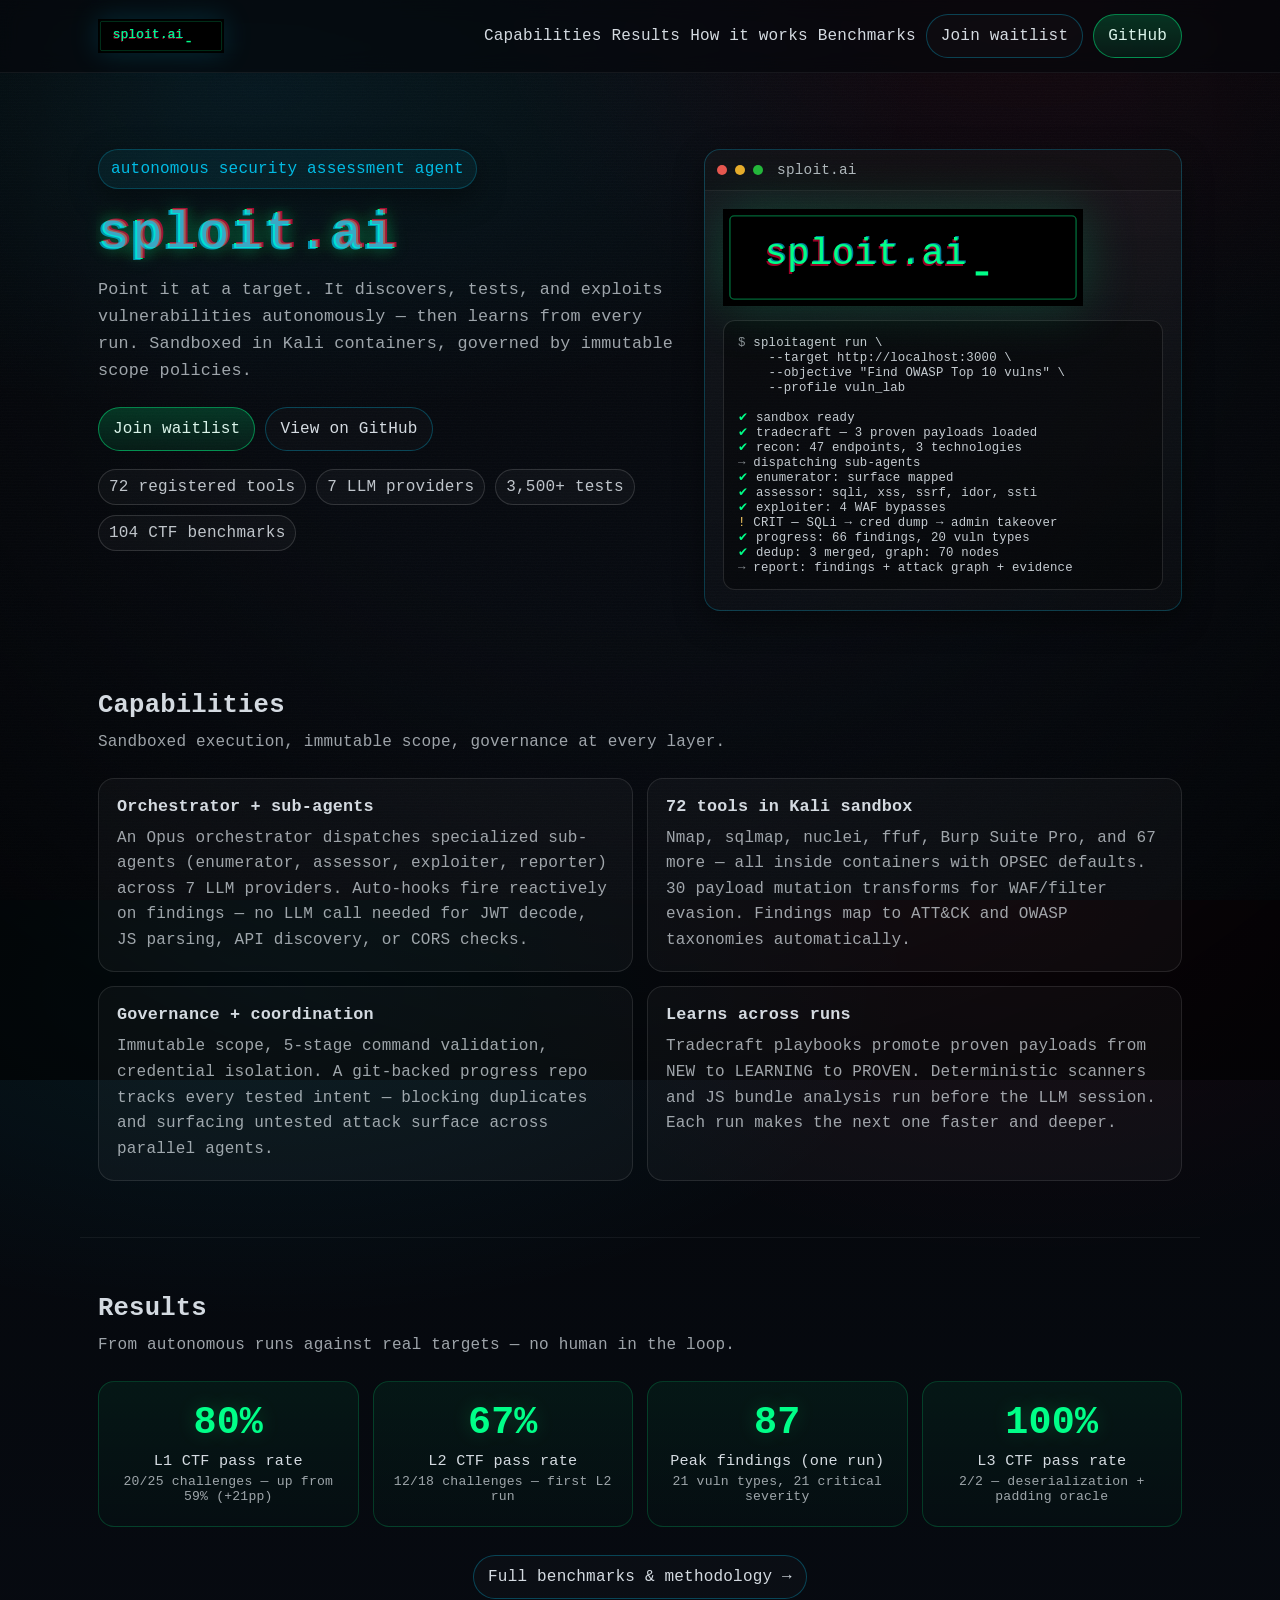
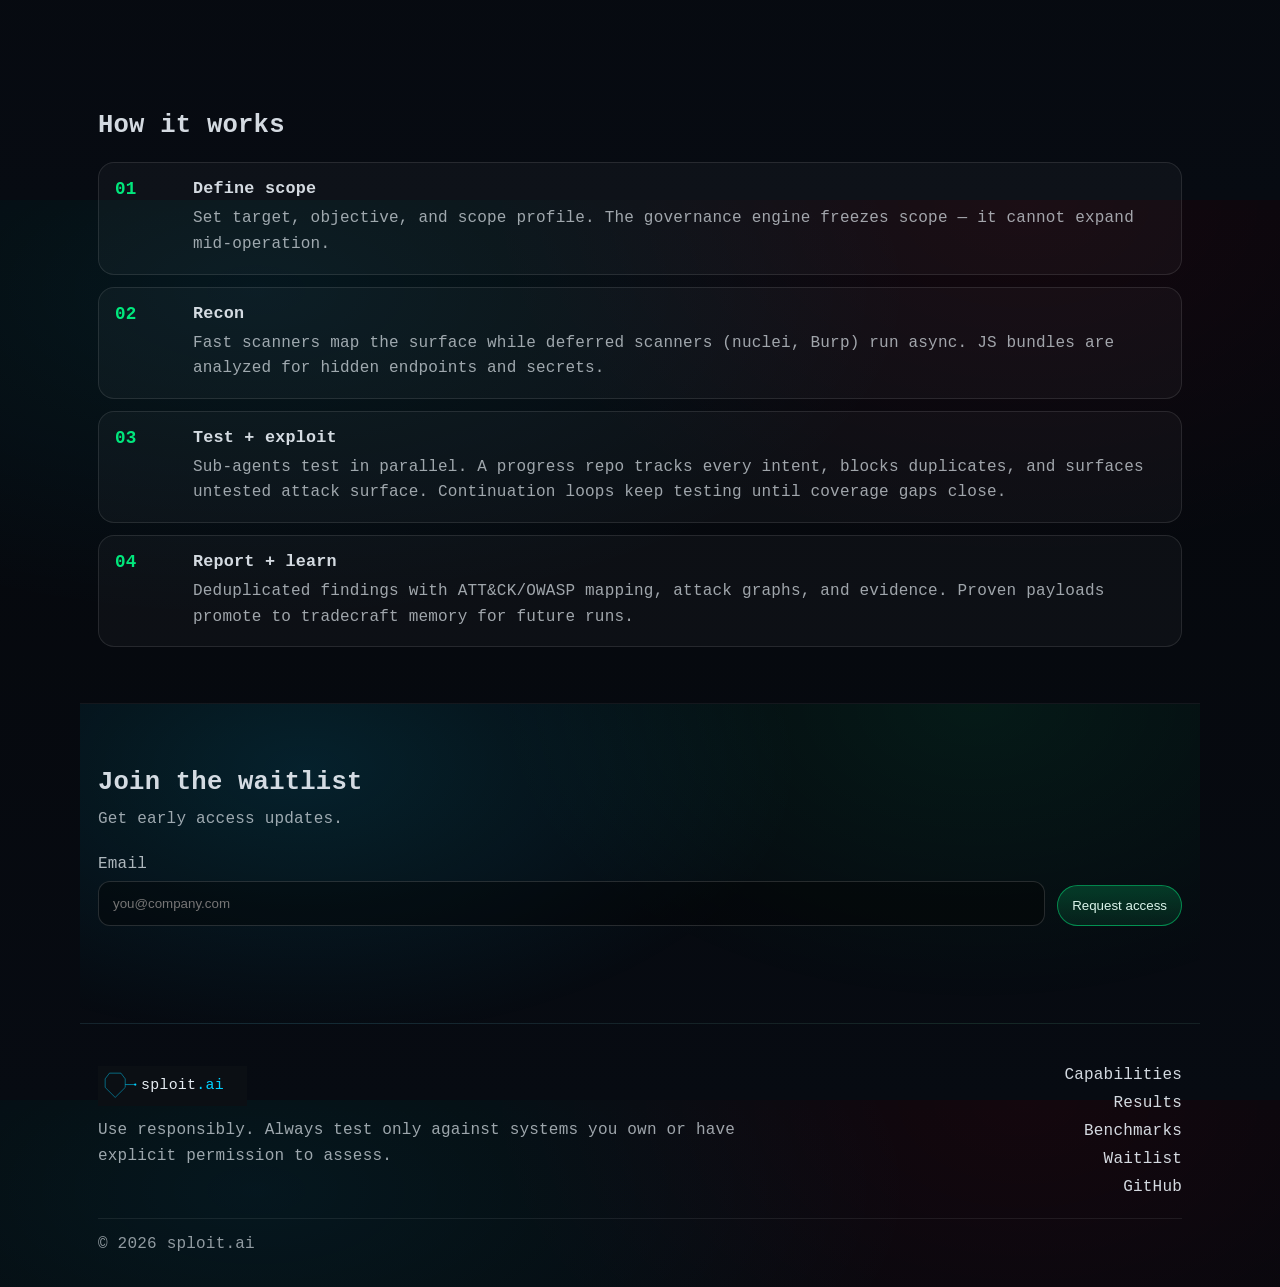
==== index.html @ 2b4ad50c "Update website with L3 100% pass rate, latest benchmark data Co-Authored-By: Claude Opus 4.6 <norepl" ====
<!doctype html>
<html lang="en">
  <head>
    <meta charset="UTF-8" />
    <meta name="viewport" content="width=device-width, initial-scale=1" />

    <title>sploit.ai — autonomous security assessment</title>
    <meta
      name="description"
      content="sploit.ai — autonomous security assessment agent. 80% L1 CTF pass rate, 100% L3, 87 peak findings, 21 vuln types. Sandboxed Kali, governance-first."
    />

    <!-- Open Graph -->
    <meta property="og:title" content="sploit.ai" />
    <meta
      property="og:description"
      content="Autonomous security assessment agent — 80% L1, 67% L2, 100% L3 pass rate. 87 peak findings, 21 vuln types. Sandboxed Kali, governance-first."
    />
    <meta property="og:type" content="website" />
    <meta property="og:image" content="assets/sploitai_glitch.svg" />

    <!-- Twitter -->
    <meta name="twitter:card" content="summary_large_image" />
    <meta name="twitter:title" content="sploit.ai" />
    <meta
      name="twitter:description"
      content="Autonomous security assessment agent — 80% L1, 67% L2, 100% L3 pass rate. 87 peak findings, 21 vuln types. Sandboxed Kali, governance-first."
    />
    <meta name="twitter:image" content="assets/sploitai_glitch.svg" />

    <link rel="icon" type="image/svg+xml" href="assets/sploitai_glitch.svg" />
    <link rel="stylesheet" href="styles.css" />
  </head>
  <body>
    <a class="skip-link" href="#main">Skip to content</a>

    <div class="fx" aria-hidden="true">
      <div class="fx__noise"></div>
      <div class="fx__scanlines"></div>
      <div class="fx__vignette"></div>
    </div>

    <header class="site-header" role="banner">
      <nav class="nav" aria-label="Primary">
        <a class="nav__brand" href="#top" aria-label="sploit.ai">
          <img
            src="assets/sploitai_glitch.svg"
            alt="sploit.ai"
            class="nav__logo"
            decoding="async"
          />
        </a>

        <div class="nav__links">
          <a href="#features">Capabilities</a>
          <a href="#results">Results</a>
          <a href="#how">How it works</a>
          <a href="benchmarks.html">Benchmarks</a>
          <a href="#waitlist" class="btn btn--ghost">Join waitlist</a>
          <a
            href="https://github.com/"
            target="_blank"
            rel="noreferrer"
            class="btn btn--primary"
            >GitHub</a
          >
        </div>
      </nav>
    </header>

    <main id="main" class="main" role="main">
      <section id="top" class="hero" aria-label="Hero">
        <div class="hero__grid">
          <div class="hero__copy">
            <p class="eyebrow">autonomous security assessment agent</p>
            <h1 class="hero__title">
              <span class="glitch" data-text="sploit.ai">sploit.ai</span>
            </h1>
            <p class="hero__subtitle">
              Point it at a target. It discovers, tests, and exploits
              vulnerabilities autonomously — then learns from every run.
              Sandboxed in Kali containers, governed by immutable scope policies.
            </p>

            <div class="hero__cta">
              <a class="btn btn--primary" href="#waitlist">Join waitlist</a>
              <a
                class="btn btn--ghost"
                href="https://github.com/"
                target="_blank"
                rel="noreferrer"
                >View on GitHub</a
              >
            </div>

            <div class="hero__badges" aria-label="Highlights">
              <span class="badge">72 registered tools</span>
              <span class="badge">7 LLM providers</span>
              <span class="badge">3,500+ tests</span>
              <span class="badge">104 CTF benchmarks</span>
            </div>
          </div>

          <div class="hero__mark" aria-hidden="true">
            <div class="terminal">
              <div class="terminal__top">
                <span class="dot dot--r"></span>
                <span class="dot dot--y"></span>
                <span class="dot dot--g"></span>
                <span class="terminal__title">sploit.ai</span>
              </div>
              <div class="terminal__body">
                <div class="terminal__logo">
                  <img src="assets/sploitai_glitch.svg" alt="" />
                </div>
                <pre class="terminal__code"><code><span class="muted">$</span> sploitagent run \
    --target http://localhost:3000 \
    --objective "Find OWASP Top 10 vulns" \
    --profile vuln_lab

<span class="ok">&#10004;</span> sandbox ready
<span class="ok">&#10004;</span> tradecraft — 3 proven payloads loaded
<span class="ok">&#10004;</span> recon: 47 endpoints, 3 technologies
<span class="muted">&#8594;</span> dispatching sub-agents
<span class="ok">&#10004;</span> enumerator: surface mapped
<span class="ok">&#10004;</span> assessor: sqli, xss, ssrf, idor, ssti
<span class="ok">&#10004;</span> exploiter: 4 WAF bypasses
<span class="warn">!</span> CRIT — SQLi &#8594; cred dump &#8594; admin takeover
<span class="ok">&#10004;</span> progress: 66 findings, 20 vuln types
<span class="ok">&#10004;</span> dedup: 3 merged, graph: 70 nodes
<span class="muted">&#8594;</span> report: findings + attack graph + evidence
</code></pre>
              </div>
            </div>
          </div>
        </div>
      </section>

      <section id="features" class="section" aria-label="Features">
        <div class="section__head">
          <h2>Capabilities</h2>
          <p>Sandboxed execution, immutable scope, governance at every layer.</p>
        </div>

        <div class="cards">
          <article class="card">
            <h3>Orchestrator + sub-agents</h3>
            <p>
              An Opus orchestrator dispatches specialized sub-agents
              (enumerator, assessor, exploiter, reporter) across 7 LLM
              providers. Auto-hooks fire reactively on findings — no LLM
              call needed for JWT decode, JS parsing, API discovery, or
              CORS checks.
            </p>
          </article>
          <article class="card">
            <h3>72 tools in Kali sandbox</h3>
            <p>
              Nmap, sqlmap, nuclei, ffuf, Burp Suite Pro, and 67 more —
              all inside containers with OPSEC defaults. 30 payload
              mutation transforms for WAF/filter evasion. Findings map to
              ATT&CK and OWASP taxonomies automatically.
            </p>
          </article>
          <article class="card">
            <h3>Governance + coordination</h3>
            <p>
              Immutable scope, 5-stage command validation, credential
              isolation. A git-backed progress repo tracks every tested
              intent — blocking duplicates and surfacing untested attack
              surface across parallel agents.
            </p>
          </article>
          <article class="card">
            <h3>Learns across runs</h3>
            <p>
              Tradecraft playbooks promote proven payloads from NEW to
              LEARNING to PROVEN. Deterministic scanners and JS bundle
              analysis run before the LLM session. Each run makes the
              next one faster and deeper.
            </p>
          </article>
        </div>
      </section>

      <section id="results" class="section section--results" aria-label="Results">
        <div class="section__head">
          <h2>Results</h2>
          <p>From autonomous runs against real targets — no human in the loop.</p>
        </div>

        <div class="kpi-grid kpi-grid--4">
          <div class="kpi">
            <span class="kpi__value">80%</span>
            <span class="kpi__label">L1 CTF pass rate</span>
            <span class="kpi__detail">20/25 challenges — up from 59% (+21pp)</span>
          </div>
          <div class="kpi">
            <span class="kpi__value">67%</span>
            <span class="kpi__label">L2 CTF pass rate</span>
            <span class="kpi__detail">12/18 challenges — first L2 run</span>
          </div>
          <div class="kpi">
            <span class="kpi__value">87</span>
            <span class="kpi__label">Peak findings (one run)</span>
            <span class="kpi__detail">21 vuln types, 21 critical severity</span>
          </div>
          <div class="kpi">
            <span class="kpi__value">100%</span>
            <span class="kpi__label">L3 CTF pass rate</span>
            <span class="kpi__detail">2/2 &mdash; deserialization + padding oracle</span>
          </div>
        </div>

        <p class="results-cta">
          <a href="benchmarks.html" class="btn btn--ghost">Full benchmarks &amp; methodology &rarr;</a>
        </p>
      </section>

      <section id="how" class="section" aria-label="How it works">
        <div class="section__head">
          <h2>How it works</h2>
        </div>

        <ol class="steps">
          <li class="step">
            <span class="step__num">01</span>
            <div class="step__body">
              <h3>Define scope</h3>
              <p>Set target, objective, and scope profile. The governance engine freezes scope — it cannot expand mid-operation.</p>
            </div>
          </li>
          <li class="step">
            <span class="step__num">02</span>
            <div class="step__body">
              <h3>Recon</h3>
              <p>Fast scanners map the surface while deferred scanners (nuclei, Burp) run async. JS bundles are analyzed for hidden endpoints and secrets.</p>
            </div>
          </li>
          <li class="step">
            <span class="step__num">03</span>
            <div class="step__body">
              <h3>Test + exploit</h3>
              <p>Sub-agents test in parallel. A progress repo tracks every intent, blocks duplicates, and surfaces untested attack surface. Continuation loops keep testing until coverage gaps close.</p>
            </div>
          </li>
          <li class="step">
            <span class="step__num">04</span>
            <div class="step__body">
              <h3>Report + learn</h3>
              <p>Deduplicated findings with ATT&CK/OWASP mapping, attack graphs, and evidence. Proven payloads promote to tradecraft memory for future runs.</p>
            </div>
          </li>
        </ol>
      </section>

      <section id="waitlist" class="section section--accent" aria-label="Waitlist">
        <div class="section__head">
          <h2>Join the waitlist</h2>
          <p>Get early access updates.</p>
        </div>

        <form
          class="waitlist"
          id="waitlist-form"
          action="https://formspree.io/f/xeellwgk"
          method="POST"
        >
          <label class="field">
            <span class="field__label">Email</span>
            <input
              class="field__input"
              name="email"
              type="email"
              inputmode="email"
              autocomplete="email"
              placeholder="you@company.com"
              required
            />
          </label>
          <button class="btn btn--primary" type="submit">Request access</button>
          <p class="form-msg" id="form-msg" role="status" aria-live="polite"></p>
        </form>
      </section>
    </main>

    <footer class="footer" role="contentinfo">
      <div class="footer__grid">
        <div>
          <img
            src="assets/sploitai_dark.svg"
            alt="sploit.ai"
            class="footer__logo"
            decoding="async"
          />
          <p class="footer__note">
            Use responsibly. Always test only against systems you own or have explicit
            permission to assess.
          </p>
        </div>
        <div class="footer__links">
          <a href="#features">Capabilities</a>
          <a href="#results">Results</a>
          <a href="benchmarks.html">Benchmarks</a>
          <a href="#waitlist">Waitlist</a>
          <a href="https://github.com/" target="_blank" rel="noreferrer"
            >GitHub</a
          >
        </div>
      </div>

      <p class="footer__meta">
        <span>&copy; <span id="year"></span> sploit.ai</span>
      </p>
    </footer>

    <script src="script.js" defer></script>
  </body>
</html>
---- styles.css ----
:root {
  --bg0: #05070b;
  --bg1: #070b12;
  --panel: rgba(255, 255, 255, 0.04);
  --panel2: rgba(255, 255, 255, 0.06);
  --border: rgba(255, 255, 255, 0.12);
  --text: rgba(230, 237, 243, 0.92);
  --muted: rgba(230, 237, 243, 0.68);
  --cyan: #00d1ff;
  --green: #00ff88;
  --magenta: #ff0040;
  --shadow: 0 10px 30px rgba(0, 0, 0, 0.4);

  --radius: 16px;
  --radius-sm: 12px;
  --max: 1120px;
}

* {
  box-sizing: border-box;
}

html,
body {
  height: 100%;
}

body {
  margin: 0;
  color: var(--text);
  background: radial-gradient(1200px 600px at 20% 10%, rgba(0, 209, 255, 0.08), transparent 55%),
    radial-gradient(900px 600px at 80% 0%, rgba(255, 0, 64, 0.06), transparent 60%),
    linear-gradient(180deg, var(--bg0), var(--bg1));
  font-family: ui-monospace, SFMono-Regular, Menlo, Monaco, Consolas, "Liberation Mono",
    "Courier New", monospace;
  letter-spacing: 0.2px;
  overflow-x: hidden;
}

a {
  color: inherit;
  text-decoration: none;
}

a:hover {
  text-decoration: underline;
  text-decoration-color: rgba(0, 209, 255, 0.7);
}

code {
  font-family: inherit;
  font-size: 0.95em;
}

.skip-link {
  position: absolute;
  left: -999px;
  top: 8px;
  background: #000;
  color: #fff;
  padding: 10px 12px;
  border: 1px solid var(--border);
  border-radius: 10px;
  z-index: 1000;
}

.skip-link:focus {
  left: 12px;
}

/* Ambient FX */
.fx {
  position: fixed;
  inset: 0;
  pointer-events: none;
  z-index: 0;
}

.fx__scanlines {
  position: absolute;
  inset: 0;
  background: repeating-linear-gradient(
    to bottom,
    rgba(255, 255, 255, 0.03),
    rgba(255, 255, 255, 0.03) 1px,
    transparent 1px,
    transparent 3px
  );
  opacity: 0.25;
  mix-blend-mode: overlay;
  animation: drift 10s linear infinite;
}

.fx__noise {
  position: absolute;
  inset: 0;
  background-image: url("data:image/svg+xml,%3Csvg xmlns='http://www.w3.org/2000/svg' width='120' height='120'%3E%3Cfilter id='n'%3E%3CfeTurbulence type='fractalNoise' baseFrequency='.8' numOctaves='3' stitchTiles='stitch'/%3E%3C/filter%3E%3Crect width='120' height='120' filter='url(%23n)' opacity='.28'/%3E%3C/svg%3E");
  opacity: 0.09;
  mix-blend-mode: overlay;
}

.fx__vignette {
  position: absolute;
  inset: -20%;
  background: radial-gradient(circle at 50% 25%, transparent 35%, rgba(0, 0, 0, 0.6) 78%);
}

@keyframes drift {
  0% {
    transform: translateY(0);
  }
  100% {
    transform: translateY(12px);
  }
}

/* Layout */
.site-header {
  position: sticky;
  top: 0;
  z-index: 50;
  backdrop-filter: blur(10px);
  background: rgba(5, 7, 11, 0.65);
  border-bottom: 1px solid rgba(255, 255, 255, 0.06);
}

.nav {
  max-width: var(--max);
  margin: 0 auto;
  padding: 14px 18px;
  display: flex;
  align-items: center;
  justify-content: space-between;
  gap: 14px;
  position: relative;
  z-index: 1;
}

.nav__brand {
  display: inline-flex;
  align-items: center;
  gap: 10px;
}

.nav__logo {
  height: 34px;
  width: auto;
  display: block;
  filter: drop-shadow(0 0 14px rgba(0, 209, 255, 0.16));
}

.nav__links {
  display: flex;
  align-items: center;
  gap: 10px;
  flex-wrap: wrap;
  justify-content: flex-end;
}

.main {
  position: relative;
  z-index: 1;
}

.hero {
  max-width: var(--max);
  margin: 0 auto;
  padding: 76px 18px 24px;
}

.hero__grid {
  display: grid;
  grid-template-columns: 1.1fr 0.9fr;
  align-items: start;
  gap: 22px;
}

.eyebrow {
  display: inline-flex;
  border: 1px solid rgba(0, 209, 255, 0.22);
  color: rgba(0, 209, 255, 0.88);
  background: rgba(0, 209, 255, 0.06);
  padding: 10px 12px;
  border-radius: 999px;
  margin: 0 0 18px;
  box-shadow: var(--shadow);
}

.hero__title {
  margin: 0;
  font-size: clamp(2.4rem, 5vw, 3.4rem);
  line-height: 1;
  letter-spacing: 0.6px;
}

.hero__subtitle {
  margin: 16px 0 0;
  color: var(--muted);
  font-size: 1.05rem;
  line-height: 1.6;
  max-width: 58ch;
}

.hero__cta {
  display: flex;
  gap: 10px;
  flex-wrap: wrap;
  margin-top: 22px;
}

.hero__badges {
  display: flex;
  gap: 10px;
  flex-wrap: wrap;
  margin-top: 18px;
}

.badge {
  border: 1px solid rgba(255, 255, 255, 0.14);
  background: rgba(255, 255, 255, 0.03);
  padding: 8px 10px;
  border-radius: 999px;
  color: rgba(230, 237, 243, 0.82);
}

/* Glitch text */
.glitch {
  position: relative;
  display: inline-block;
  color: var(--green);
  text-shadow: 0 0 18px rgba(0, 255, 136, 0.25);
}

.glitch::before,
.glitch::after {
  content: attr(data-text);
  position: absolute;
  left: 0;
  top: 0;
  width: 100%;
  overflow: hidden;
  clip-path: inset(0 0 0 0);
  opacity: 0.65;
}

.glitch::before {
  transform: translate(2px, -1px);
  color: var(--magenta);
  animation: glitch 2.2s infinite linear alternate-reverse;
}

.glitch::after {
  transform: translate(-2px, 1px);
  color: var(--cyan);
  animation: glitch 2.8s infinite linear alternate-reverse;
}

@keyframes glitch {
  0% {
    clip-path: inset(0 0 85% 0);
  }
  10% {
    clip-path: inset(12% 0 54% 0);
  }
  20% {
    clip-path: inset(76% 0 8% 0);
  }
  30% {
    clip-path: inset(38% 0 42% 0);
  }
  40% {
    clip-path: inset(0 0 62% 0);
  }
  50% {
    clip-path: inset(62% 0 5% 0);
  }
  60% {
    clip-path: inset(22% 0 52% 0);
  }
  70% {
    clip-path: inset(55% 0 22% 0);
  }
  80% {
    clip-path: inset(2% 0 75% 0);
  }
  90% {
    clip-path: inset(44% 0 40% 0);
  }
  100% {
    clip-path: inset(82% 0 7% 0);
  }
}

/* Terminal mock */
.terminal {
  border-radius: var(--radius);
  border: 1px solid rgba(0, 209, 255, 0.22);
  background: linear-gradient(180deg, rgba(255, 255, 255, 0.05), rgba(255, 255, 255, 0.02));
  box-shadow: var(--shadow);
  overflow: hidden;
}

.terminal__top {
  display: flex;
  align-items: center;
  gap: 8px;
  padding: 12px 12px;
  border-bottom: 1px solid rgba(255, 255, 255, 0.08);
  background: rgba(0, 0, 0, 0.25);
}

.dot {
  width: 10px;
  height: 10px;
  border-radius: 999px;
  opacity: 0.9;
}

.dot--r {
  background: #ff5f56;
}

.dot--y {
  background: #ffbd2e;
}

.dot--g {
  background: #27c93f;
}

.terminal__title {
  margin-left: 6px;
  color: rgba(230, 237, 243, 0.75);
  font-size: 0.9rem;
}

.terminal__body {
  padding: 18px 18px 20px;
}

.terminal__logo img {
  width: min(360px, 100%);
  height: auto;
  display: block;
  margin: 0 0 14px;
  filter: drop-shadow(0 0 26px rgba(0, 255, 136, 0.18));
}

.terminal__code {
  margin: 0;
  padding: 14px 14px;
  border-radius: var(--radius-sm);
  border: 1px solid rgba(255, 255, 255, 0.12);
  background: rgba(0, 0, 0, 0.35);
  color: rgba(230, 237, 243, 0.85);
  overflow-x: auto;
}

.muted {
  color: rgba(230, 237, 243, 0.58);
}

.ok {
  color: var(--green);
}

.warn {
  color: #ffd166;
}

/* Sections */
.section {
  max-width: var(--max);
  margin: 0 auto;
  padding: 56px 18px;
}

.section__head {
  margin-bottom: 22px;
}

.section h2 {
  margin: 0;
  font-size: 1.6rem;
}

.section__head p {
  margin: 10px 0 0;
  color: var(--muted);
  line-height: 1.6;
  max-width: 70ch;
}

.cards {
  display: grid;
  grid-template-columns: repeat(2, minmax(0, 1fr));
  gap: 14px;
}

.card {
  border: 1px solid rgba(255, 255, 255, 0.1);
  background: rgba(255, 255, 255, 0.03);
  border-radius: var(--radius);
  padding: 18px 18px;
  box-shadow: 0 0 0 rgba(0, 0, 0, 0);
  transition: transform 180ms ease, border-color 180ms ease, box-shadow 180ms ease;
}

.card:hover {
  transform: translateY(-2px);
  border-color: rgba(0, 209, 255, 0.28);
  box-shadow: 0 12px 30px rgba(0, 0, 0, 0.32);
}

.card h3 {
  margin: 0;
  font-size: 1.05rem;
}

.card p {
  margin: 10px 0 0;
  color: var(--muted);
  line-height: 1.6;
}

.steps {
  list-style: none;
  padding: 0;
  margin: 0;
  display: grid;
  gap: 12px;
}

.step {
  display: grid;
  grid-template-columns: 64px 1fr;
  gap: 14px;
  padding: 16px;
  border: 1px solid rgba(255, 255, 255, 0.1);
  background: rgba(255, 255, 255, 0.03);
  border-radius: var(--radius);
}

.step__num {
  color: rgba(0, 255, 136, 0.9);
  font-weight: 700;
  font-size: 1.1rem;
}

.step__body h3 {
  margin: 0;
  font-size: 1.05rem;
}

.step__body p {
  margin: 8px 0 0;
  color: var(--muted);
  line-height: 1.6;
}

/* Results section */
.section--results {
  border-top: 1px solid rgba(255, 255, 255, 0.06);
}

.kpi-grid {
  display: grid;
  grid-template-columns: repeat(3, 1fr);
  gap: 14px;
  margin-bottom: 28px;
}

.kpi-grid--compact {
  margin-bottom: 0;
}

.kpi-grid--compact .kpi {
  padding: 16px 14px;
}

.kpi-grid--compact .kpi__value {
  font-size: 1.8rem;
}

.kpi {
  border: 1px solid rgba(0, 255, 136, 0.18);
  background: linear-gradient(180deg, rgba(0, 255, 136, 0.06), rgba(0, 255, 136, 0.02));
  border-radius: var(--radius);
  padding: 22px 18px;
  display: flex;
  flex-direction: column;
  gap: 4px;
  text-align: center;
  transition: border-color 180ms ease, transform 180ms ease;
}

.kpi:hover {
  border-color: rgba(0, 255, 136, 0.35);
  transform: translateY(-2px);
}

.kpi__value {
  font-size: 2.4rem;
  font-weight: 700;
  color: var(--green);
  line-height: 1;
  text-shadow: 0 0 20px rgba(0, 255, 136, 0.2);
}

.kpi__label {
  font-size: 0.95rem;
  color: var(--text);
  margin-top: 6px;
}

.kpi__detail {
  font-size: 0.82rem;
  color: var(--muted);
}

.results-detail {
  border: 1px solid rgba(255, 255, 255, 0.1);
  background: rgba(255, 255, 255, 0.03);
  border-radius: var(--radius);
  padding: 22px;
}

.results-detail h3 {
  margin: 0;
  font-size: 1.05rem;
}

.results-detail__desc {
  margin: 8px 0 14px;
  color: var(--muted);
  line-height: 1.6;
}

.results-detail + .results-detail {
  margin-top: 14px;
}

.results-cta {
  margin: 0;
  text-align: center;
}

/* Run table */
.run-table-wrap {
  overflow-x: auto;
}

.run-table {
  width: 100%;
  border-collapse: collapse;
  font-size: 0.9rem;
}

.run-table th {
  text-align: left;
  padding: 8px 12px;
  color: var(--muted);
  font-weight: 600;
  border-bottom: 1px solid rgba(255, 255, 255, 0.1);
  white-space: nowrap;
}

.run-table td {
  padding: 8px 12px;
  border-bottom: 1px solid rgba(255, 255, 255, 0.05);
  white-space: nowrap;
}

.run-table__best {
  background: rgba(0, 255, 136, 0.04);
}

.run-table .highlight {
  color: var(--green);
  font-weight: 700;
}

.type-grid {
  display: flex;
  flex-wrap: wrap;
  gap: 8px;
}

.type-tag {
  border: 1px solid rgba(0, 209, 255, 0.22);
  background: rgba(0, 209, 255, 0.06);
  color: rgba(0, 209, 255, 0.88);
  padding: 6px 10px;
  border-radius: 999px;
  font-size: 0.82rem;
  transition: border-color 160ms ease, background 160ms ease;
}

.type-tag:hover {
  border-color: rgba(0, 209, 255, 0.4);
  background: rgba(0, 209, 255, 0.1);
}

.section--accent {
  padding-top: 64px;
  padding-bottom: 64px;
  background: radial-gradient(900px 500px at 20% 20%, rgba(0, 209, 255, 0.12), transparent 55%),
    radial-gradient(800px 500px at 80% 0%, rgba(0, 255, 136, 0.07), transparent 60%);
  border-top: 1px solid rgba(255, 255, 255, 0.06);
  border-bottom: 1px solid rgba(255, 255, 255, 0.06);
}

.waitlist {
  display: grid;
  grid-template-columns: 1fr auto;
  gap: 12px;
  align-items: end;
  margin-top: 18px;
}

.field {
  display: grid;
  gap: 8px;
}

.field__label {
  color: rgba(230, 237, 243, 0.75);
}

.field__input {
  width: 100%;
  padding: 14px 14px;
  border-radius: 12px;
  border: 1px solid rgba(255, 255, 255, 0.14);
  background: rgba(0, 0, 0, 0.35);
  color: rgba(230, 237, 243, 0.92);
  outline: none;
}

.field__input:focus {
  border-color: rgba(0, 209, 255, 0.5);
  box-shadow: 0 0 0 4px rgba(0, 209, 255, 0.12);
}

.form-msg {
  grid-column: 1 / -1;
  margin: 2px 0 0;
  color: rgba(230, 237, 243, 0.8);
  min-height: 1.2em;
}

.details {
  margin-top: 16px;
  border: 1px solid rgba(255, 255, 255, 0.1);
  border-radius: var(--radius);
  background: rgba(255, 255, 255, 0.02);
  padding: 12px 14px;
}

.details summary {
  cursor: pointer;
  color: rgba(0, 209, 255, 0.9);
}

.details__body {
  color: var(--muted);
  margin-top: 10px;
  line-height: 1.6;
}

/* Buttons */
.btn {
  display: inline-flex;
  align-items: center;
  justify-content: center;
  gap: 8px;
  padding: 12px 14px;
  border-radius: 999px;
  border: 1px solid rgba(255, 255, 255, 0.14);
  background: rgba(255, 255, 255, 0.02);
  color: rgba(230, 237, 243, 0.92);
  cursor: pointer;
  text-decoration: none;
  transition: transform 160ms ease, border-color 160ms ease, background 160ms ease;
}

.btn:hover {
  transform: translateY(-1px);
  border-color: rgba(0, 209, 255, 0.35);
  background: rgba(0, 209, 255, 0.06);
  text-decoration: none;
}

.btn--primary {
  border-color: rgba(0, 255, 136, 0.45);
  background: linear-gradient(
    180deg,
    rgba(0, 255, 136, 0.18),
    rgba(0, 255, 136, 0.08)
  );
  color: rgba(230, 255, 245, 0.95);
}

.btn--primary:hover {
  border-color: rgba(0, 255, 136, 0.65);
  background: linear-gradient(
    180deg,
    rgba(0, 255, 136, 0.24),
    rgba(0, 255, 136, 0.1)
  );
}

.btn--ghost {
  border-color: rgba(0, 209, 255, 0.28);
}

/* Footer */
.footer {
  position: relative;
  z-index: 1;
  max-width: var(--max);
  margin: 0 auto;
  padding: 42px 18px 34px;
}

.footer__grid {
  display: grid;
  grid-template-columns: 1fr auto;
  gap: 18px;
  align-items: start;
}

.footer__logo {
  height: 40px;
  width: auto;
  display: block;
  margin-bottom: 12px;
}

.footer__note {
  margin: 0;
  color: var(--muted);
  line-height: 1.6;
  max-width: 70ch;
}

.footer__links {
  display: grid;
  gap: 10px;
  justify-items: end;
}

.footer__meta {
  margin: 22px 0 0;
  padding-top: 16px;
  border-top: 1px solid rgba(255, 255, 255, 0.08);
  color: rgba(230, 237, 243, 0.62);
  display: flex;
  justify-content: space-between;
  gap: 10px;
  flex-wrap: wrap;
}

/* Responsive */
@media (max-width: 768px) {
  .kpi-grid {
    grid-template-columns: repeat(2, 1fr);
  }
}

@media (max-width: 940px) {
  .hero__grid {
    grid-template-columns: 1fr;
  }

  .cards {
    grid-template-columns: 1fr;
  }

  .footer__grid {
    grid-template-columns: 1fr;
  }

  .footer__links {
    justify-items: start;
    grid-auto-flow: column;
    grid-auto-columns: max-content;
  }
}

@media (max-width: 560px) {
  .nav__links a:not(.btn) {
    display: none;
  }

  .waitlist {
    grid-template-columns: 1fr;
  }
}

/* Scroll reveal */
.reveal {
  opacity: 0;
  transform: translateY(18px);
  transition: opacity 0.5s ease, transform 0.5s ease;
}

.reveal.visible {
  opacity: 1;
  transform: translateY(0);
}

/* Staggered card reveal */
.card.reveal { transition-delay: 0s; }
.card.reveal:nth-child(2) { transition-delay: 0.06s; }
.card.reveal:nth-child(3) { transition-delay: 0.12s; }
.card.reveal:nth-child(4) { transition-delay: 0.18s; }
.card.reveal:nth-child(5) { transition-delay: 0.24s; }
.card.reveal:nth-child(6) { transition-delay: 0.30s; }
.card.reveal:nth-child(7) { transition-delay: 0.36s; }
.card.reveal:nth-child(8) { transition-delay: 0.42s; }
.card.reveal:nth-child(9) { transition-delay: 0.48s; }
.card.reveal:nth-child(10) { transition-delay: 0.54s; }
.card.reveal:nth-child(11) { transition-delay: 0.60s; }
.card.reveal:nth-child(12) { transition-delay: 0.66s; }

.step.reveal:nth-child(2) { transition-delay: 0.1s; }
.step.reveal:nth-child(3) { transition-delay: 0.2s; }
.step.reveal:nth-child(4) { transition-delay: 0.3s; }

.kpi.reveal { transition-delay: 0s; }
.kpi.reveal:nth-child(2) { transition-delay: 0.08s; }
.kpi.reveal:nth-child(3) { transition-delay: 0.16s; }

/* Card top accent line */
.card {
  position: relative;
  overflow: hidden;
}

.card::before {
  content: "";
  position: absolute;
  top: 0;
  left: 0;
  right: 0;
  height: 2px;
  background: linear-gradient(90deg, var(--cyan), var(--green));
  opacity: 0;
  transition: opacity 180ms ease;
}

.card:hover::before {
  opacity: 0.6;
}

/* Benchmarks page */
.page-hero {
  max-width: var(--max);
  margin: 0 auto;
  padding: 64px 18px 32px;
}

.page-hero__title {
  margin: 0;
  font-size: clamp(1.8rem, 4vw, 2.2rem);
  color: var(--green);
  text-shadow: 0 0 18px rgba(0, 255, 136, 0.2);
}

.page-hero__subtitle {
  margin: 10px 0 0;
  color: var(--muted);
  line-height: 1.6;
  max-width: 70ch;
}

.breadcrumb {
  color: var(--muted);
  font-size: 0.85rem;
  margin: 0 0 12px;
}

.breadcrumb a {
  color: var(--cyan);
}

.nav__active {
  color: var(--cyan);
}

.section--flush {
  max-width: var(--max);
  margin: 0 auto;
  padding: 0 18px 56px;
}

.method-grid {
  display: grid;
  grid-template-columns: repeat(3, 1fr);
  gap: 14px;
}

.method-item {
  border: 1px solid rgba(255, 255, 255, 0.1);
  background: rgba(255, 255, 255, 0.03);
  border-radius: var(--radius);
  padding: 18px;
}

.method-item h3 {
  margin: 0 0 8px;
  font-size: 0.95rem;
  color: var(--green);
}

.method-item p {
  margin: 0;
  color: var(--muted);
  line-height: 1.6;
  font-size: 0.88rem;
}

.chart-wrap {
  border: 1px solid rgba(255, 255, 255, 0.1);
  background: rgba(255, 255, 255, 0.02);
  border-radius: var(--radius);
  padding: 28px 24px;
  margin-bottom: 28px;
  overflow-x: auto;
}

.kpi-grid--4 {
  grid-template-columns: repeat(4, 1fr);
}

.changelog-wrap {
  border: 1px solid rgba(255, 255, 255, 0.1);
  background: rgba(255, 255, 255, 0.03);
  border-radius: var(--radius);
  padding: 22px;
  overflow-x: auto;
}

.changelog-wrap h3 {
  margin: 0 0 14px;
  font-size: 1.05rem;
}

.changelog {
  width: 100%;
  border-collapse: collapse;
  font-size: 0.88rem;
}

.changelog th {
  text-align: left;
  padding: 8px 12px;
  color: var(--muted);
  font-weight: 600;
  border-bottom: 1px solid rgba(255, 255, 255, 0.1);
  white-space: nowrap;
}

.changelog td {
  padding: 8px 12px;
  border-bottom: 1px solid rgba(255, 255, 255, 0.05);
}

.changelog__commit {
  color: var(--cyan);
  font-size: 0.82rem;
}

.changelog__impact {
  color: var(--green);
}

@media (max-width: 1100px) {
  .method-grid {
    grid-template-columns: repeat(2, 1fr);
  }
}

@media (max-width: 940px) {
  .method-grid {
    grid-template-columns: 1fr;
  }

  .kpi-grid--4 {
    grid-template-columns: repeat(2, 1fr);
  }
}

@media (max-width: 560px) {
  .kpi-grid--4 {
    grid-template-columns: 1fr;
  }
}

@media (prefers-reduced-motion: reduce) {
  .fx__scanlines,
  .glitch::before,
  .glitch::after {
    animation: none !important;
  }

  .card,
  .btn {
    transition: none !important;
  }

  .reveal {
    opacity: 1;
    transform: none;
    transition: none !important;
  }
}
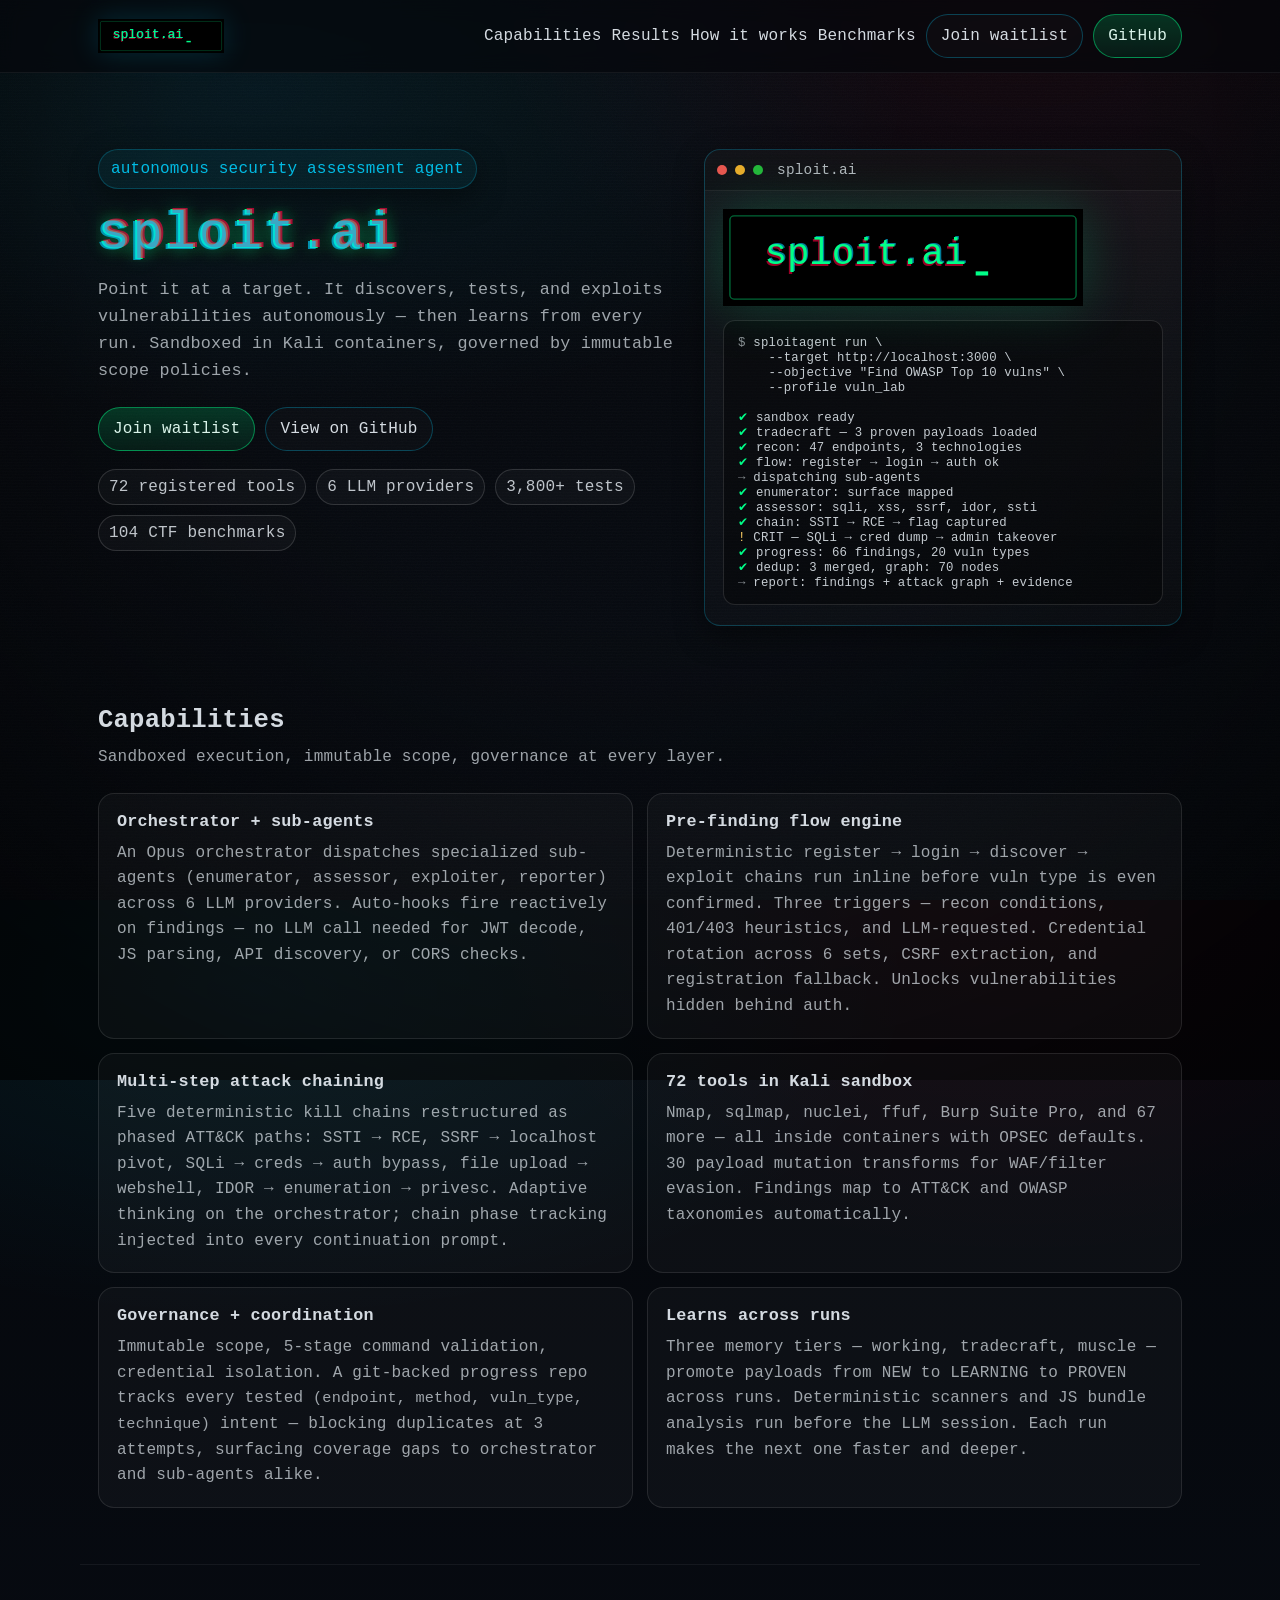
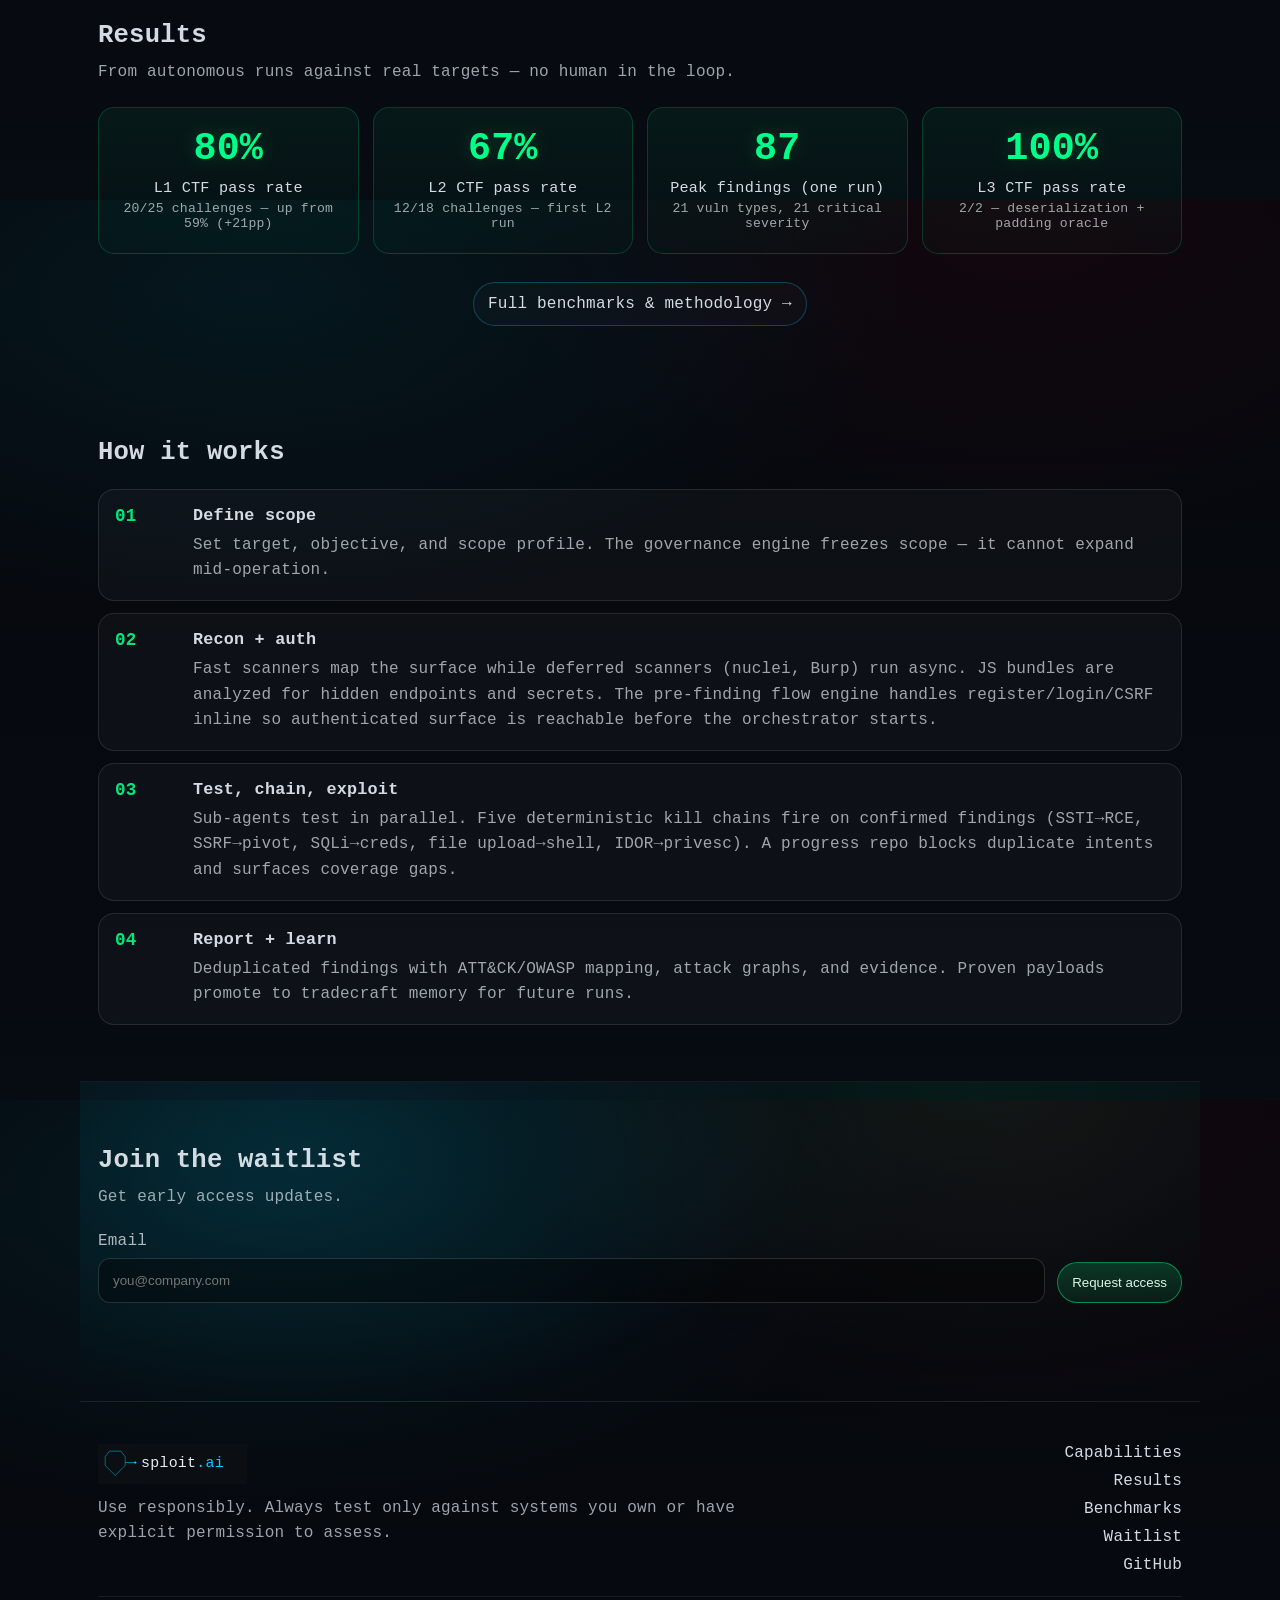
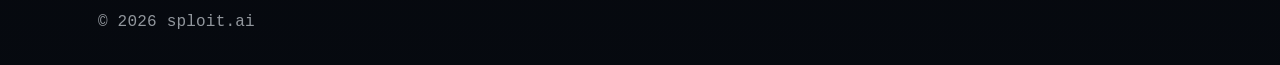
==== commit aeab12c7: "Update site copy: pre-finding flow engine, multi-step attack chaining, recent milestones Phase 1 res" ====
--- a/index.html
+++ b/index.html
@@ -7,14 +7,14 @@
     <title>sploit.ai — autonomous security assessment</title>
     <meta
       name="description"
-      content="sploit.ai — autonomous security assessment agent. 80% L1 CTF pass rate, 100% L3, 87 peak findings, 21 vuln types. Sandboxed Kali, governance-first."
+      content="sploit.ai — autonomous security assessment agent. Pre-finding flow engine, multi-step attack chaining, 87 peak findings, 21 vuln types. Sandboxed Kali, governance-first."
     />
 
     <!-- Open Graph -->
     <meta property="og:title" content="sploit.ai" />
     <meta
       property="og:description"
-      content="Autonomous security assessment agent — 80% L1, 67% L2, 100% L3 pass rate. 87 peak findings, 21 vuln types. Sandboxed Kali, governance-first."
+      content="Autonomous security assessment agent. Pre-finding flow engine, multi-step attack chaining, 87 peak findings, 21 vuln types. Sandboxed Kali, governance-first."
     />
     <meta property="og:type" content="website" />
     <meta property="og:image" content="assets/sploitai_glitch.svg" />
@@ -24,7 +24,7 @@
     <meta name="twitter:title" content="sploit.ai" />
     <meta
       name="twitter:description"
-      content="Autonomous security assessment agent — 80% L1, 67% L2, 100% L3 pass rate. 87 peak findings, 21 vuln types. Sandboxed Kali, governance-first."
+      content="Autonomous security assessment agent. Pre-finding flow engine, multi-step attack chaining, 87 peak findings, 21 vuln types. Sandboxed Kali, governance-first."
     />
     <meta name="twitter:image" content="assets/sploitai_glitch.svg" />
 
@@ -95,8 +95,8 @@
 
             <div class="hero__badges" aria-label="Highlights">
               <span class="badge">72 registered tools</span>
-              <span class="badge">7 LLM providers</span>
-              <span class="badge">3,500+ tests</span>
+              <span class="badge">6 LLM providers</span>
+              <span class="badge">3,800+ tests</span>
               <span class="badge">104 CTF benchmarks</span>
             </div>
           </div>
@@ -121,10 +121,11 @@
 <span class="ok">&#10004;</span> sandbox ready
 <span class="ok">&#10004;</span> tradecraft — 3 proven payloads loaded
 <span class="ok">&#10004;</span> recon: 47 endpoints, 3 technologies
+<span class="ok">&#10004;</span> flow: register &#8594; login &#8594; auth ok
 <span class="muted">&#8594;</span> dispatching sub-agents
 <span class="ok">&#10004;</span> enumerator: surface mapped
 <span class="ok">&#10004;</span> assessor: sqli, xss, ssrf, idor, ssti
-<span class="ok">&#10004;</span> exploiter: 4 WAF bypasses
+<span class="ok">&#10004;</span> chain: SSTI &#8594; RCE &#8594; flag captured
 <span class="warn">!</span> CRIT — SQLi &#8594; cred dump &#8594; admin takeover
 <span class="ok">&#10004;</span> progress: 66 findings, 20 vuln types
 <span class="ok">&#10004;</span> dedup: 3 merged, graph: 70 nodes
@@ -147,10 +148,32 @@
             <h3>Orchestrator + sub-agents</h3>
             <p>
               An Opus orchestrator dispatches specialized sub-agents
-              (enumerator, assessor, exploiter, reporter) across 7 LLM
+              (enumerator, assessor, exploiter, reporter) across 6 LLM
               providers. Auto-hooks fire reactively on findings — no LLM
               call needed for JWT decode, JS parsing, API discovery, or
               CORS checks.
+            </p>
+          </article>
+          <article class="card">
+            <h3>Pre-finding flow engine</h3>
+            <p>
+              Deterministic register → login → discover → exploit chains
+              run inline before vuln type is even confirmed. Three
+              triggers — recon conditions, 401/403 heuristics, and
+              LLM-requested. Credential rotation across 6 sets, CSRF
+              extraction, and registration fallback. Unlocks
+              vulnerabilities hidden behind auth.
+            </p>
+          </article>
+          <article class="card">
+            <h3>Multi-step attack chaining</h3>
+            <p>
+              Five deterministic kill chains restructured as phased
+              ATT&CK paths: SSTI → RCE, SSRF → localhost pivot,
+              SQLi → creds → auth bypass, file upload → webshell,
+              IDOR → enumeration → privesc. Adaptive thinking on the
+              orchestrator; chain phase tracking injected into every
+              continuation prompt.
             </p>
           </article>
           <article class="card">
@@ -167,17 +190,19 @@
             <p>
               Immutable scope, 5-stage command validation, credential
               isolation. A git-backed progress repo tracks every tested
-              intent — blocking duplicates and surfacing untested attack
-              surface across parallel agents.
+              <code>(endpoint, method, vuln_type, technique)</code>
+              intent — blocking duplicates at 3 attempts, surfacing
+              coverage gaps to orchestrator and sub-agents alike.
             </p>
           </article>
           <article class="card">
             <h3>Learns across runs</h3>
             <p>
-              Tradecraft playbooks promote proven payloads from NEW to
-              LEARNING to PROVEN. Deterministic scanners and JS bundle
-              analysis run before the LLM session. Each run makes the
-              next one faster and deeper.
+              Three memory tiers — working, tradecraft, muscle — promote
+              payloads from NEW to LEARNING to PROVEN across runs.
+              Deterministic scanners and JS bundle analysis run before
+              the LLM session. Each run makes the next one faster and
+              deeper.
             </p>
           </article>
         </div>
@@ -233,15 +258,15 @@
           <li class="step">
             <span class="step__num">02</span>
             <div class="step__body">
-              <h3>Recon</h3>
-              <p>Fast scanners map the surface while deferred scanners (nuclei, Burp) run async. JS bundles are analyzed for hidden endpoints and secrets.</p>
+              <h3>Recon + auth</h3>
+              <p>Fast scanners map the surface while deferred scanners (nuclei, Burp) run async. JS bundles are analyzed for hidden endpoints and secrets. The pre-finding flow engine handles register/login/CSRF inline so authenticated surface is reachable before the orchestrator starts.</p>
             </div>
           </li>
           <li class="step">
             <span class="step__num">03</span>
             <div class="step__body">
-              <h3>Test + exploit</h3>
-              <p>Sub-agents test in parallel. A progress repo tracks every intent, blocks duplicates, and surfaces untested attack surface. Continuation loops keep testing until coverage gaps close.</p>
+              <h3>Test, chain, exploit</h3>
+              <p>Sub-agents test in parallel. Five deterministic kill chains fire on confirmed findings (SSTI→RCE, SSRF→pivot, SQLi→creds, file upload→shell, IDOR→privesc). A progress repo blocks duplicate intents and surfaces coverage gaps.</p>
             </div>
           </li>
           <li class="step">
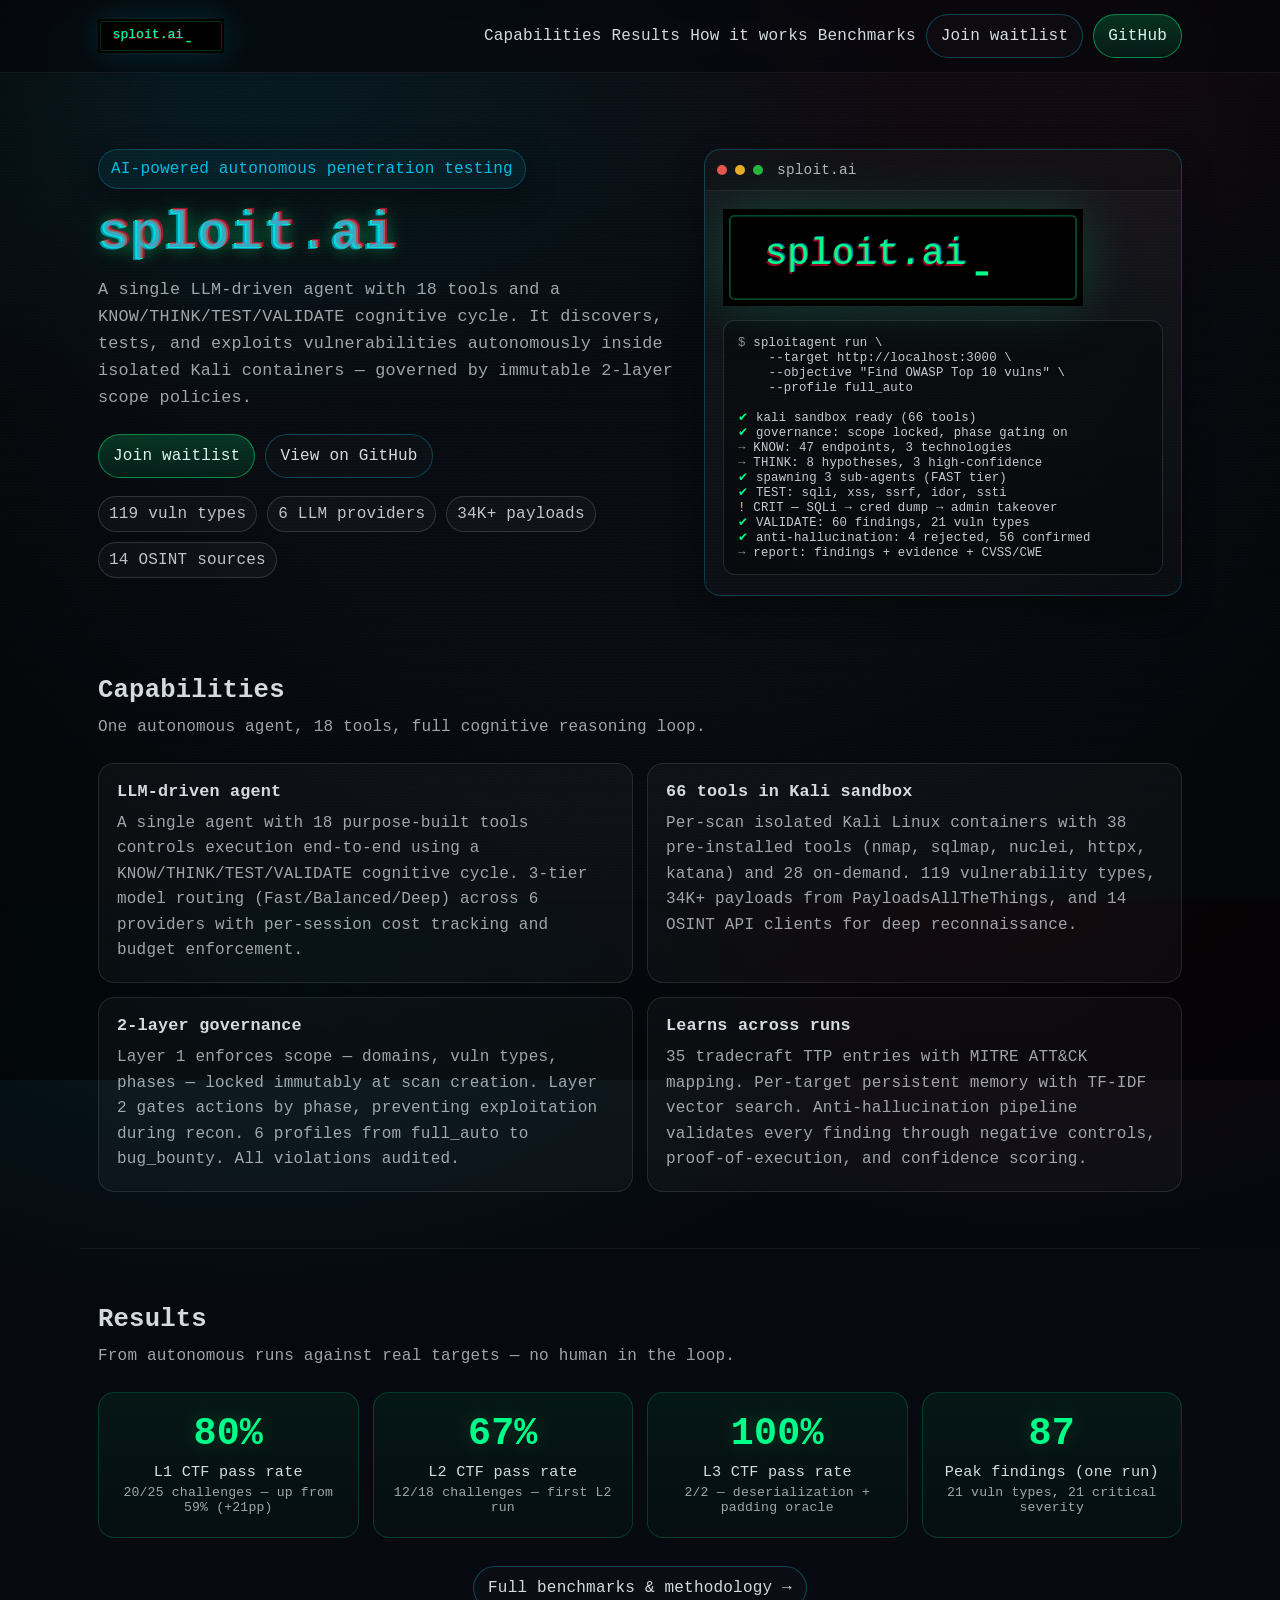
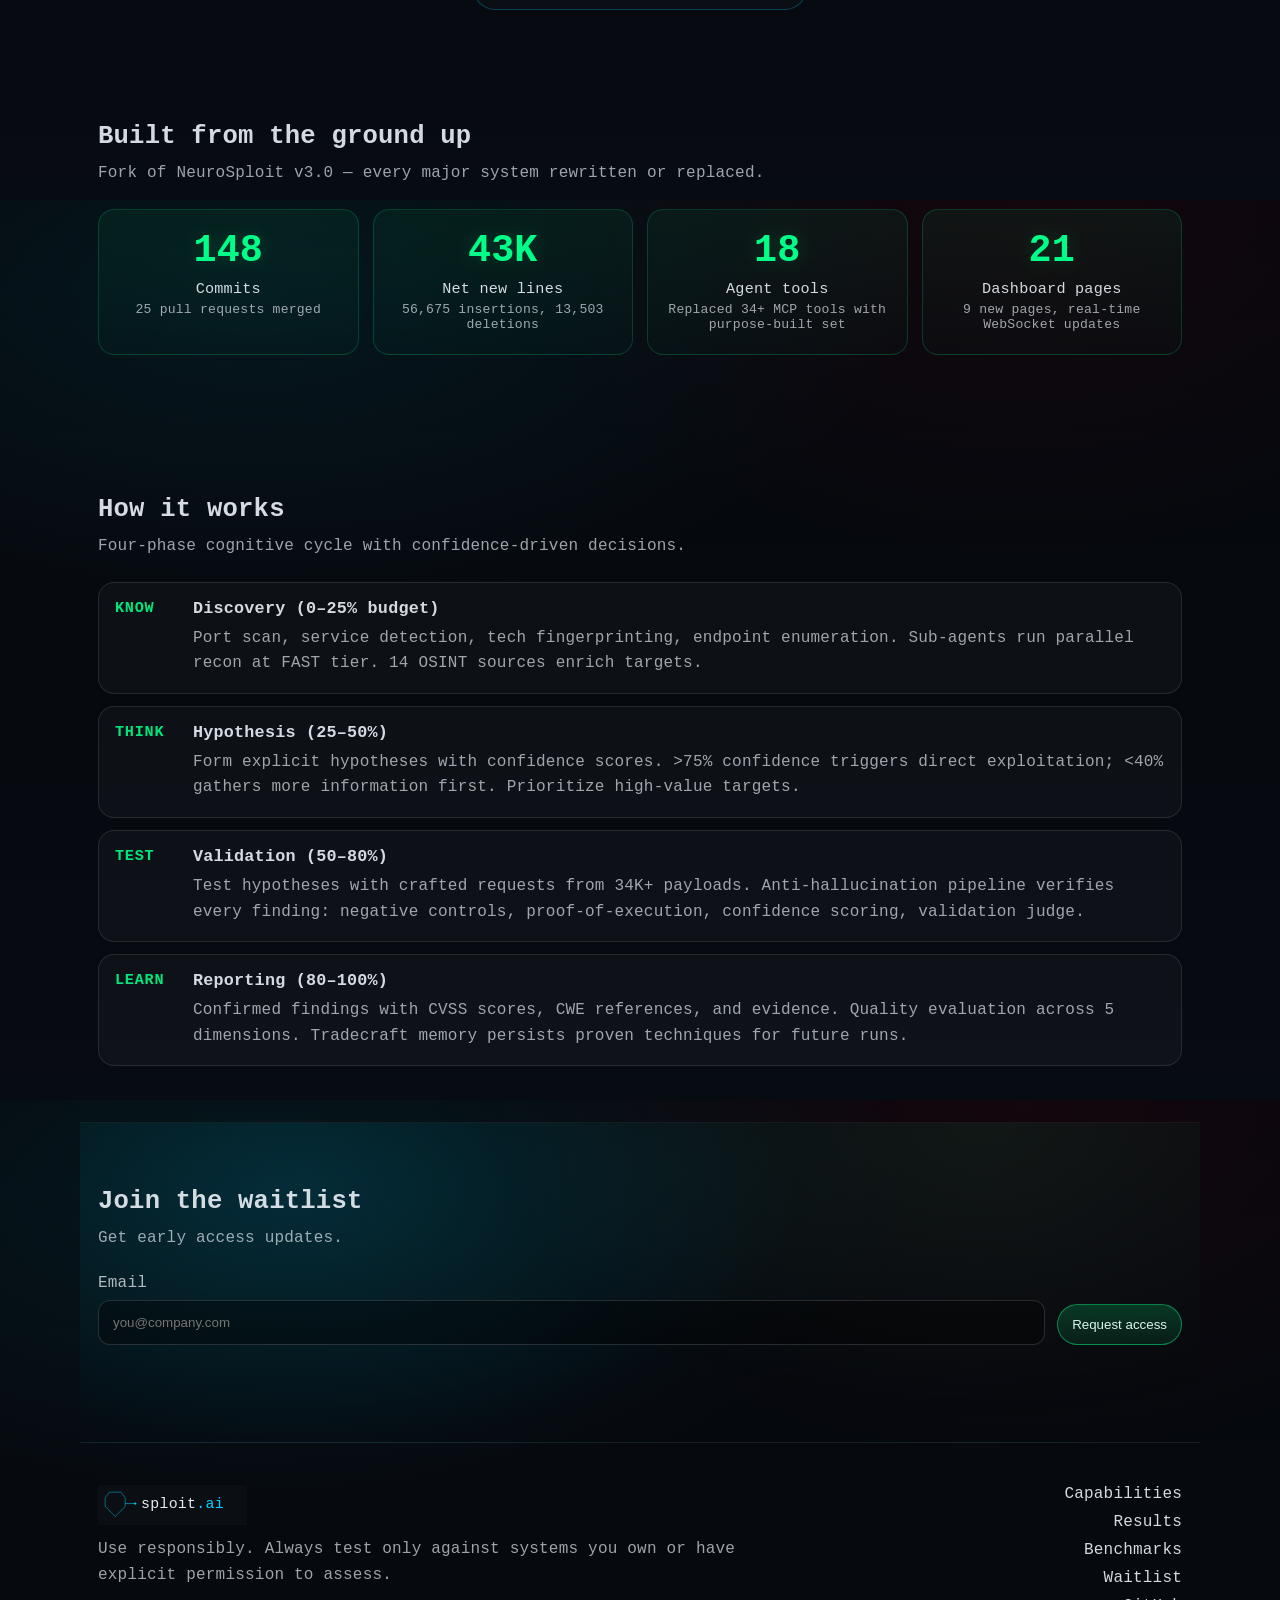
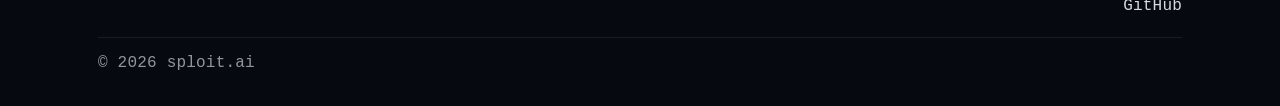
==== commit c6e8139e: "Align website with README.md, streamline content Rewrite all stats and copy to match SploitAI README" ====
--- a/index.html
+++ b/index.html
@@ -4,17 +4,17 @@
     <meta charset="UTF-8" />
     <meta name="viewport" content="width=device-width, initial-scale=1" />
 
-    <title>sploit.ai — autonomous security assessment</title>
+    <title>sploit.ai — autonomous penetration testing</title>
     <meta
       name="description"
-      content="sploit.ai — autonomous security assessment agent. Pre-finding flow engine, multi-step attack chaining, 87 peak findings, 21 vuln types. Sandboxed Kali, governance-first."
+      content="sploit.ai — AI-powered autonomous pentesting platform. 18 agent tools, 119 vuln types, 34K+ payloads, 14 OSINT sources. 80% L1, 67% L2, 100% L3 CTF pass rate. Sandboxed Kali, 2-layer governance."
     />
 
     <!-- Open Graph -->
     <meta property="og:title" content="sploit.ai" />
     <meta
       property="og:description"
-      content="Autonomous security assessment agent. Pre-finding flow engine, multi-step attack chaining, 87 peak findings, 21 vuln types. Sandboxed Kali, governance-first."
+      content="AI-powered autonomous pentesting. 119 vuln types, 34K+ payloads, 14 OSINT sources. 80% L1, 67% L2, 100% L3 CTF pass rate. Sandboxed Kali, 2-layer governance."
     />
     <meta property="og:type" content="website" />
     <meta property="og:image" content="assets/sploitai_glitch.svg" />
@@ -24,7 +24,7 @@
     <meta name="twitter:title" content="sploit.ai" />
     <meta
       name="twitter:description"
-      content="Autonomous security assessment agent. Pre-finding flow engine, multi-step attack chaining, 87 peak findings, 21 vuln types. Sandboxed Kali, governance-first."
+      content="AI-powered autonomous pentesting. 119 vuln types, 34K+ payloads, 14 OSINT sources. 80% L1, 67% L2, 100% L3 CTF pass rate."
     />
     <meta name="twitter:image" content="assets/sploitai_glitch.svg" />
 
@@ -72,14 +72,15 @@
       <section id="top" class="hero" aria-label="Hero">
         <div class="hero__grid">
           <div class="hero__copy">
-            <p class="eyebrow">autonomous security assessment agent</p>
+            <p class="eyebrow">AI-powered autonomous penetration testing</p>
             <h1 class="hero__title">
               <span class="glitch" data-text="sploit.ai">sploit.ai</span>
             </h1>
             <p class="hero__subtitle">
-              Point it at a target. It discovers, tests, and exploits
-              vulnerabilities autonomously — then learns from every run.
-              Sandboxed in Kali containers, governed by immutable scope policies.
+              A single LLM-driven agent with 18 tools and a
+              KNOW/THINK/TEST/VALIDATE cognitive cycle. It discovers, tests,
+              and exploits vulnerabilities autonomously inside isolated
+              Kali containers — governed by immutable 2-layer scope policies.
             </p>
 
             <div class="hero__cta">
@@ -94,10 +95,10 @@
             </div>
 
             <div class="hero__badges" aria-label="Highlights">
-              <span class="badge">72 registered tools</span>
+              <span class="badge">119 vuln types</span>
               <span class="badge">6 LLM providers</span>
-              <span class="badge">3,800+ tests</span>
-              <span class="badge">104 CTF benchmarks</span>
+              <span class="badge">34K+ payloads</span>
+              <span class="badge">14 OSINT sources</span>
             </div>
           </div>
 
@@ -116,20 +117,18 @@
                 <pre class="terminal__code"><code><span class="muted">$</span> sploitagent run \
     --target http://localhost:3000 \
     --objective "Find OWASP Top 10 vulns" \
-    --profile vuln_lab
-
-<span class="ok">&#10004;</span> sandbox ready
-<span class="ok">&#10004;</span> tradecraft — 3 proven payloads loaded
-<span class="ok">&#10004;</span> recon: 47 endpoints, 3 technologies
-<span class="ok">&#10004;</span> flow: register &#8594; login &#8594; auth ok
-<span class="muted">&#8594;</span> dispatching sub-agents
-<span class="ok">&#10004;</span> enumerator: surface mapped
-<span class="ok">&#10004;</span> assessor: sqli, xss, ssrf, idor, ssti
-<span class="ok">&#10004;</span> chain: SSTI &#8594; RCE &#8594; flag captured
+    --profile full_auto
+
+<span class="ok">&#10004;</span> kali sandbox ready (66 tools)
+<span class="ok">&#10004;</span> governance: scope locked, phase gating on
+<span class="muted">&#8594;</span> KNOW: 47 endpoints, 3 technologies
+<span class="muted">&#8594;</span> THINK: 8 hypotheses, 3 high-confidence
+<span class="ok">&#10004;</span> spawning 3 sub-agents (FAST tier)
+<span class="ok">&#10004;</span> TEST: sqli, xss, ssrf, idor, ssti
 <span class="warn">!</span> CRIT — SQLi &#8594; cred dump &#8594; admin takeover
-<span class="ok">&#10004;</span> progress: 66 findings, 20 vuln types
-<span class="ok">&#10004;</span> dedup: 3 merged, graph: 70 nodes
-<span class="muted">&#8594;</span> report: findings + attack graph + evidence
+<span class="ok">&#10004;</span> VALIDATE: 60 findings, 21 vuln types
+<span class="ok">&#10004;</span> anti-hallucination: 4 rejected, 56 confirmed
+<span class="muted">&#8594;</span> report: findings + evidence + CVSS/CWE
 </code></pre>
               </div>
             </div>
@@ -140,69 +139,44 @@
       <section id="features" class="section" aria-label="Features">
         <div class="section__head">
           <h2>Capabilities</h2>
-          <p>Sandboxed execution, immutable scope, governance at every layer.</p>
+          <p>One autonomous agent, 18 tools, full cognitive reasoning loop.</p>
         </div>
 
         <div class="cards">
           <article class="card">
-            <h3>Orchestrator + sub-agents</h3>
+            <h3>LLM-driven agent</h3>
             <p>
-              An Opus orchestrator dispatches specialized sub-agents
-              (enumerator, assessor, exploiter, reporter) across 6 LLM
-              providers. Auto-hooks fire reactively on findings — no LLM
-              call needed for JWT decode, JS parsing, API discovery, or
-              CORS checks.
+              A single agent with 18 purpose-built tools controls execution
+              end-to-end using a KNOW/THINK/TEST/VALIDATE cognitive cycle.
+              3-tier model routing (Fast/Balanced/Deep) across 6 providers
+              with per-session cost tracking and budget enforcement.
             </p>
           </article>
           <article class="card">
-            <h3>Pre-finding flow engine</h3>
+            <h3>66 tools in Kali sandbox</h3>
             <p>
-              Deterministic register → login → discover → exploit chains
-              run inline before vuln type is even confirmed. Three
-              triggers — recon conditions, 401/403 heuristics, and
-              LLM-requested. Credential rotation across 6 sets, CSRF
-              extraction, and registration fallback. Unlocks
-              vulnerabilities hidden behind auth.
+              Per-scan isolated Kali Linux containers with 38 pre-installed
+              tools (nmap, sqlmap, nuclei, httpx, katana) and 28 on-demand.
+              119 vulnerability types, 34K+ payloads from PayloadsAllTheThings,
+              and 14 OSINT API clients for deep reconnaissance.
             </p>
           </article>
           <article class="card">
-            <h3>Multi-step attack chaining</h3>
+            <h3>2-layer governance</h3>
             <p>
-              Five deterministic kill chains restructured as phased
-              ATT&CK paths: SSTI → RCE, SSRF → localhost pivot,
-              SQLi → creds → auth bypass, file upload → webshell,
-              IDOR → enumeration → privesc. Adaptive thinking on the
-              orchestrator; chain phase tracking injected into every
-              continuation prompt.
-            </p>
-          </article>
-          <article class="card">
-            <h3>72 tools in Kali sandbox</h3>
-            <p>
-              Nmap, sqlmap, nuclei, ffuf, Burp Suite Pro, and 67 more —
-              all inside containers with OPSEC defaults. 30 payload
-              mutation transforms for WAF/filter evasion. Findings map to
-              ATT&CK and OWASP taxonomies automatically.
-            </p>
-          </article>
-          <article class="card">
-            <h3>Governance + coordination</h3>
-            <p>
-              Immutable scope, 5-stage command validation, credential
-              isolation. A git-backed progress repo tracks every tested
-              <code>(endpoint, method, vuln_type, technique)</code>
-              intent — blocking duplicates at 3 attempts, surfacing
-              coverage gaps to orchestrator and sub-agents alike.
+              Layer 1 enforces scope — domains, vuln types, phases — locked
+              immutably at scan creation. Layer 2 gates actions by phase,
+              preventing exploitation during recon. 6 profiles from
+              full_auto to bug_bounty. All violations audited.
             </p>
           </article>
           <article class="card">
             <h3>Learns across runs</h3>
             <p>
-              Three memory tiers — working, tradecraft, muscle — promote
-              payloads from NEW to LEARNING to PROVEN across runs.
-              Deterministic scanners and JS bundle analysis run before
-              the LLM session. Each run makes the next one faster and
-              deeper.
+              35 tradecraft TTP entries with MITRE ATT&CK mapping.
+              Per-target persistent memory with TF-IDF vector search.
+              Anti-hallucination pipeline validates every finding through
+              negative controls, proof-of-execution, and confidence scoring.
             </p>
           </article>
         </div>
@@ -226,15 +200,15 @@
             <span class="kpi__detail">12/18 challenges — first L2 run</span>
           </div>
           <div class="kpi">
+            <span class="kpi__value">100%</span>
+            <span class="kpi__label">L3 CTF pass rate</span>
+            <span class="kpi__detail">2/2 — deserialization + padding oracle</span>
+          </div>
+          <div class="kpi">
             <span class="kpi__value">87</span>
             <span class="kpi__label">Peak findings (one run)</span>
             <span class="kpi__detail">21 vuln types, 21 critical severity</span>
           </div>
-          <div class="kpi">
-            <span class="kpi__value">100%</span>
-            <span class="kpi__label">L3 CTF pass rate</span>
-            <span class="kpi__detail">2/2 &mdash; deserialization + padding oracle</span>
-          </div>
         </div>
 
         <p class="results-cta">
@@ -242,38 +216,69 @@
         </p>
       </section>
 
+      <section id="progress" class="section" aria-label="Progress">
+        <div class="section__head">
+          <h2>Built from the ground up</h2>
+          <p>Fork of NeuroSploit v3.0 — every major system rewritten or replaced.</p>
+        </div>
+
+        <div class="kpi-grid kpi-grid--4">
+          <div class="kpi">
+            <span class="kpi__value">148</span>
+            <span class="kpi__label">Commits</span>
+            <span class="kpi__detail">25 pull requests merged</span>
+          </div>
+          <div class="kpi">
+            <span class="kpi__value">43K</span>
+            <span class="kpi__label">Net new lines</span>
+            <span class="kpi__detail">56,675 insertions, 13,503 deletions</span>
+          </div>
+          <div class="kpi">
+            <span class="kpi__value">18</span>
+            <span class="kpi__label">Agent tools</span>
+            <span class="kpi__detail">Replaced 34+ MCP tools with purpose-built set</span>
+          </div>
+          <div class="kpi">
+            <span class="kpi__value">21</span>
+            <span class="kpi__label">Dashboard pages</span>
+            <span class="kpi__detail">9 new pages, real-time WebSocket updates</span>
+          </div>
+        </div>
+      </section>
+
       <section id="how" class="section" aria-label="How it works">
         <div class="section__head">
           <h2>How it works</h2>
+          <p>Four-phase cognitive cycle with confidence-driven decisions.</p>
         </div>
 
         <ol class="steps">
           <li class="step">
-            <span class="step__num">01</span>
+            <span class="step__num">KNOW</span>
             <div class="step__body">
-              <h3>Define scope</h3>
-              <p>Set target, objective, and scope profile. The governance engine freezes scope — it cannot expand mid-operation.</p>
+              <h3>Discovery (0–25% budget)</h3>
+              <p>Port scan, service detection, tech fingerprinting, endpoint enumeration. Sub-agents run parallel recon at FAST tier. 14 OSINT sources enrich targets.</p>
             </div>
           </li>
           <li class="step">
-            <span class="step__num">02</span>
+            <span class="step__num">THINK</span>
             <div class="step__body">
-              <h3>Recon + auth</h3>
-              <p>Fast scanners map the surface while deferred scanners (nuclei, Burp) run async. JS bundles are analyzed for hidden endpoints and secrets. The pre-finding flow engine handles register/login/CSRF inline so authenticated surface is reachable before the orchestrator starts.</p>
+              <h3>Hypothesis (25–50%)</h3>
+              <p>Form explicit hypotheses with confidence scores. >75% confidence triggers direct exploitation; &lt;40% gathers more information first. Prioritize high-value targets.</p>
             </div>
           </li>
           <li class="step">
-            <span class="step__num">03</span>
+            <span class="step__num">TEST</span>
             <div class="step__body">
-              <h3>Test, chain, exploit</h3>
-              <p>Sub-agents test in parallel. Five deterministic kill chains fire on confirmed findings (SSTI→RCE, SSRF→pivot, SQLi→creds, file upload→shell, IDOR→privesc). A progress repo blocks duplicate intents and surfaces coverage gaps.</p>
+              <h3>Validation (50–80%)</h3>
+              <p>Test hypotheses with crafted requests from 34K+ payloads. Anti-hallucination pipeline verifies every finding: negative controls, proof-of-execution, confidence scoring, validation judge.</p>
             </div>
           </li>
           <li class="step">
-            <span class="step__num">04</span>
+            <span class="step__num">LEARN</span>
             <div class="step__body">
-              <h3>Report + learn</h3>
-              <p>Deduplicated findings with ATT&CK/OWASP mapping, attack graphs, and evidence. Proven payloads promote to tradecraft memory for future runs.</p>
+              <h3>Reporting (80–100%)</h3>
+              <p>Confirmed findings with CVSS scores, CWE references, and evidence. Quality evaluation across 5 dimensions. Tradecraft memory persists proven techniques for future runs.</p>
             </div>
           </li>
         </ol>
--- a/styles.css
+++ b/styles.css
@@ -444,7 +444,8 @@
 .step__num {
   color: rgba(0, 255, 136, 0.9);
   font-weight: 700;
-  font-size: 1.1rem;
+  font-size: 0.95rem;
+  letter-spacing: 0.05em;
 }
 
 .step__body h3 {
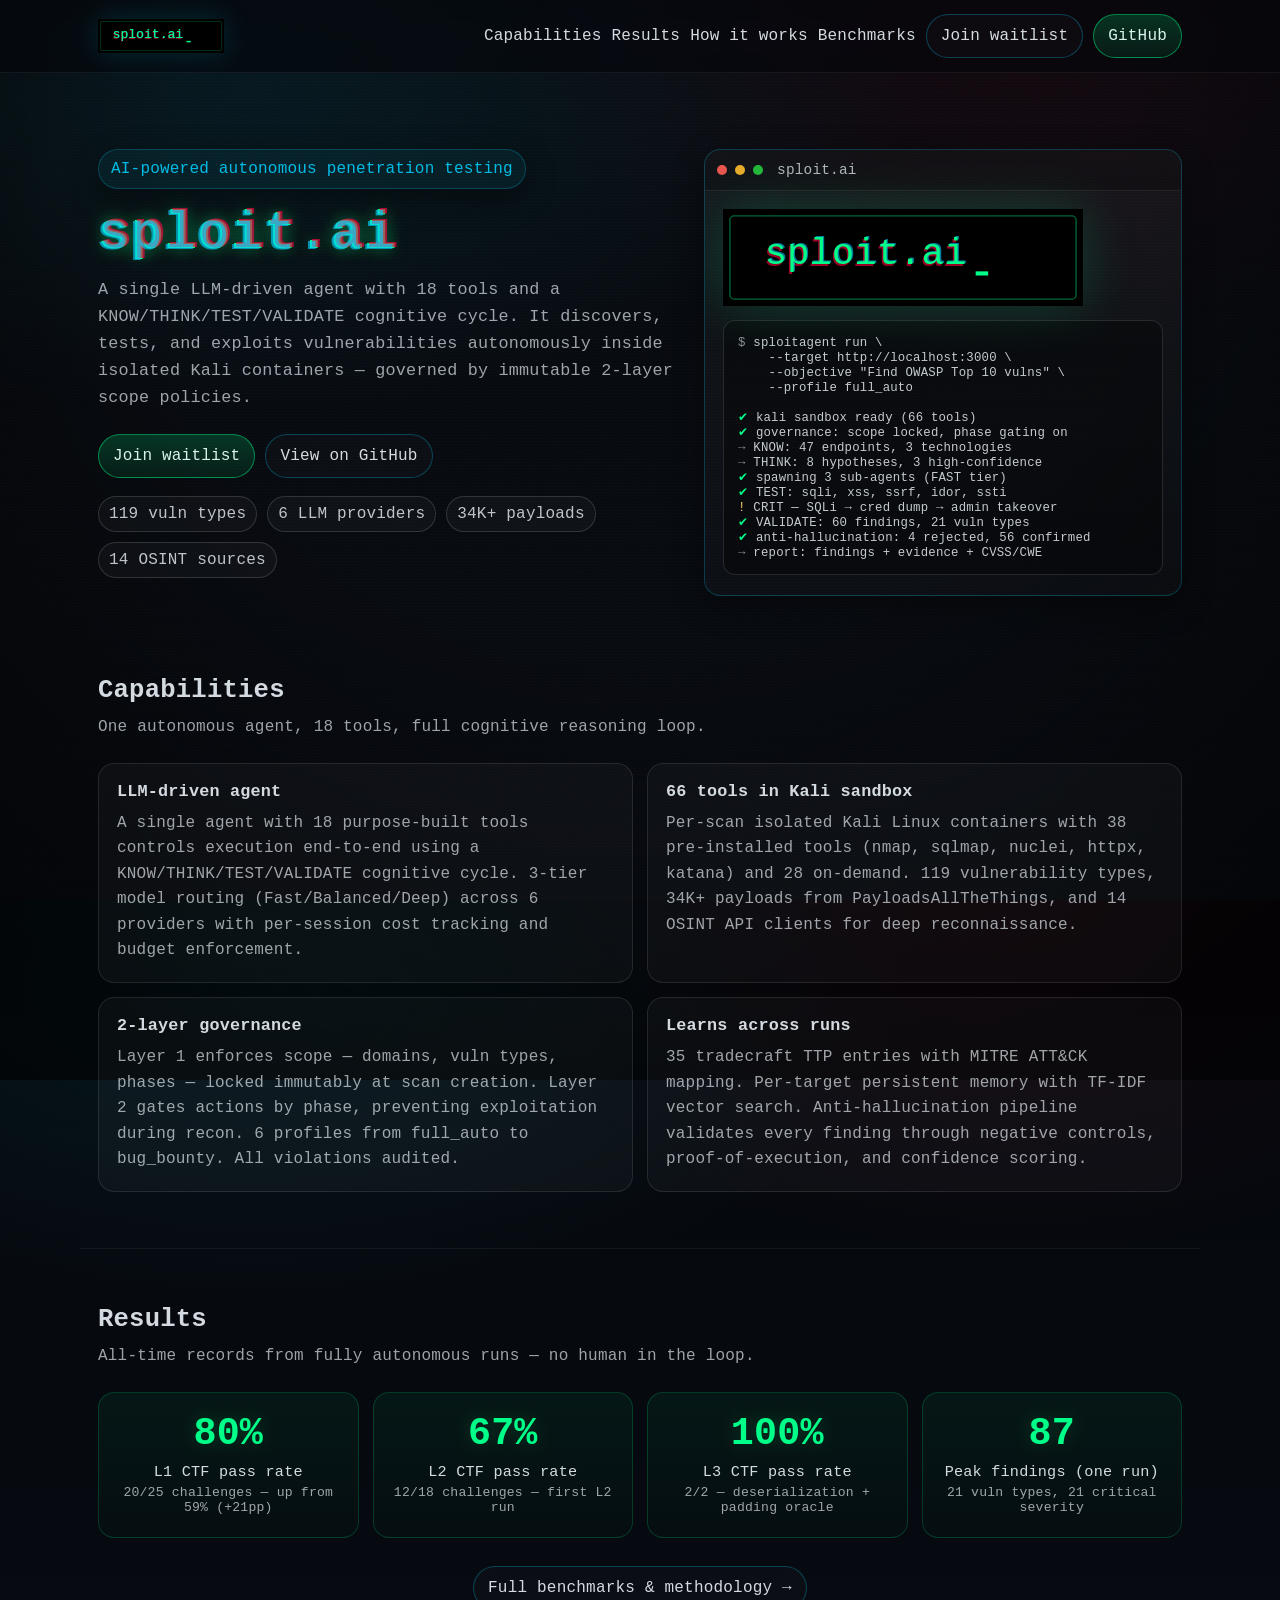
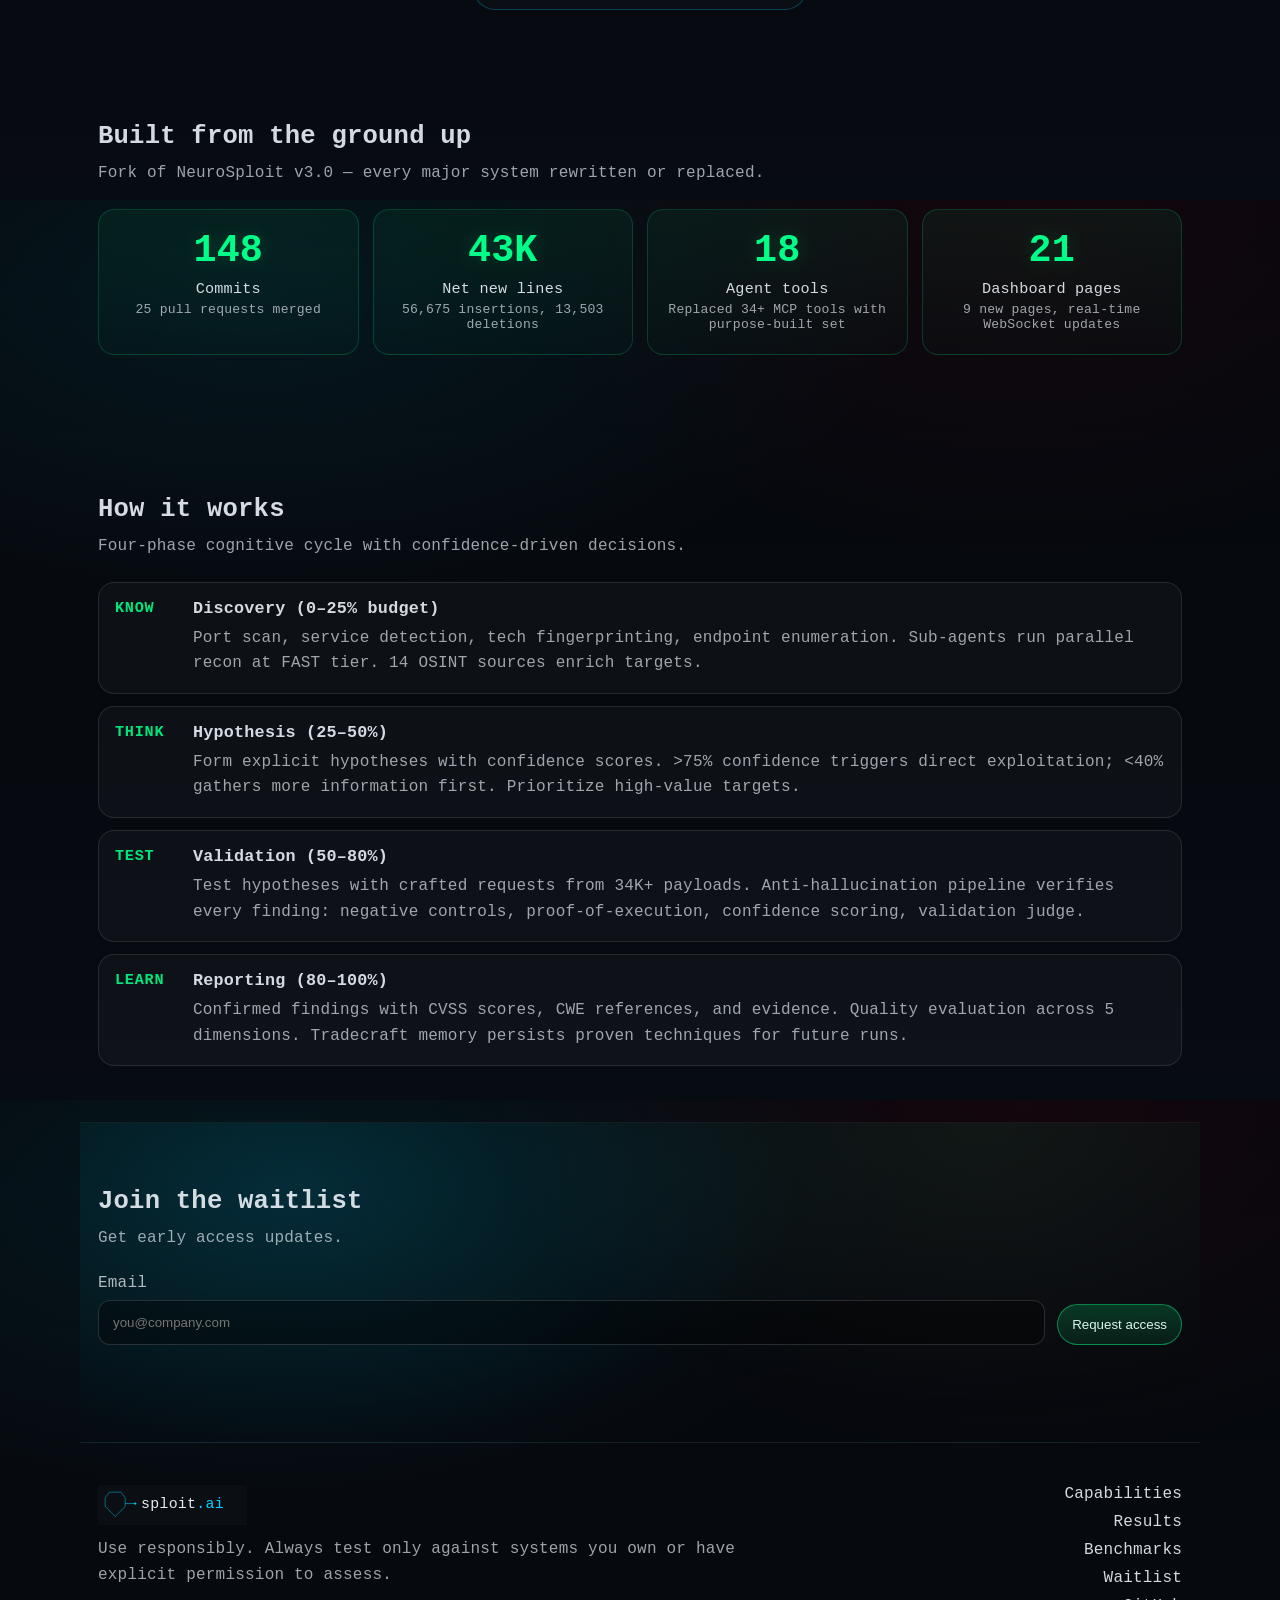
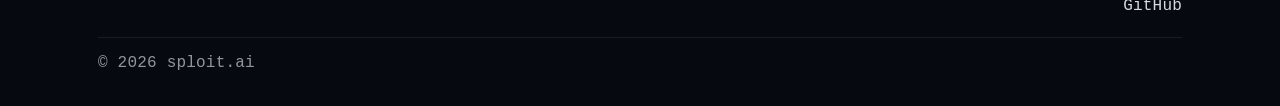
==== commit 1ff6a081: "Add exec report scorecard, clarify all-time vs current rates Add color-coded per-tag vulnerability s" ====
--- a/index.html
+++ b/index.html
@@ -185,7 +185,7 @@
       <section id="results" class="section section--results" aria-label="Results">
         <div class="section__head">
           <h2>Results</h2>
-          <p>From autonomous runs against real targets — no human in the loop.</p>
+          <p>All-time records from fully autonomous runs — no human in the loop.</p>
         </div>
 
         <div class="kpi-grid kpi-grid--4">
--- a/styles.css
+++ b/styles.css
@@ -600,6 +600,48 @@
 .type-tag:hover {
   border-color: rgba(0, 209, 255, 0.4);
   background: rgba(0, 209, 255, 0.1);
+}
+
+.scorecard-grid {
+  display: flex;
+  flex-wrap: wrap;
+  gap: 8px;
+  margin-top: 12px;
+}
+
+.scorecard-tag {
+  padding: 6px 12px;
+  border-radius: 999px;
+  font-size: 0.82rem;
+  border: 1px solid;
+}
+
+.scorecard-tag b {
+  margin-left: 4px;
+}
+
+.scorecard-tag--high {
+  border-color: rgba(0, 255, 136, 0.3);
+  background: rgba(0, 255, 136, 0.08);
+  color: rgba(0, 255, 136, 0.9);
+}
+
+.scorecard-tag--mid {
+  border-color: rgba(0, 209, 255, 0.3);
+  background: rgba(0, 209, 255, 0.08);
+  color: rgba(0, 209, 255, 0.9);
+}
+
+.scorecard-tag--low {
+  border-color: rgba(255, 200, 0, 0.3);
+  background: rgba(255, 200, 0, 0.06);
+  color: rgba(255, 200, 0, 0.9);
+}
+
+.scorecard-tag--zero {
+  border-color: rgba(255, 0, 64, 0.25);
+  background: rgba(255, 0, 64, 0.06);
+  color: rgba(255, 0, 64, 0.7);
 }
 
 .section--accent {
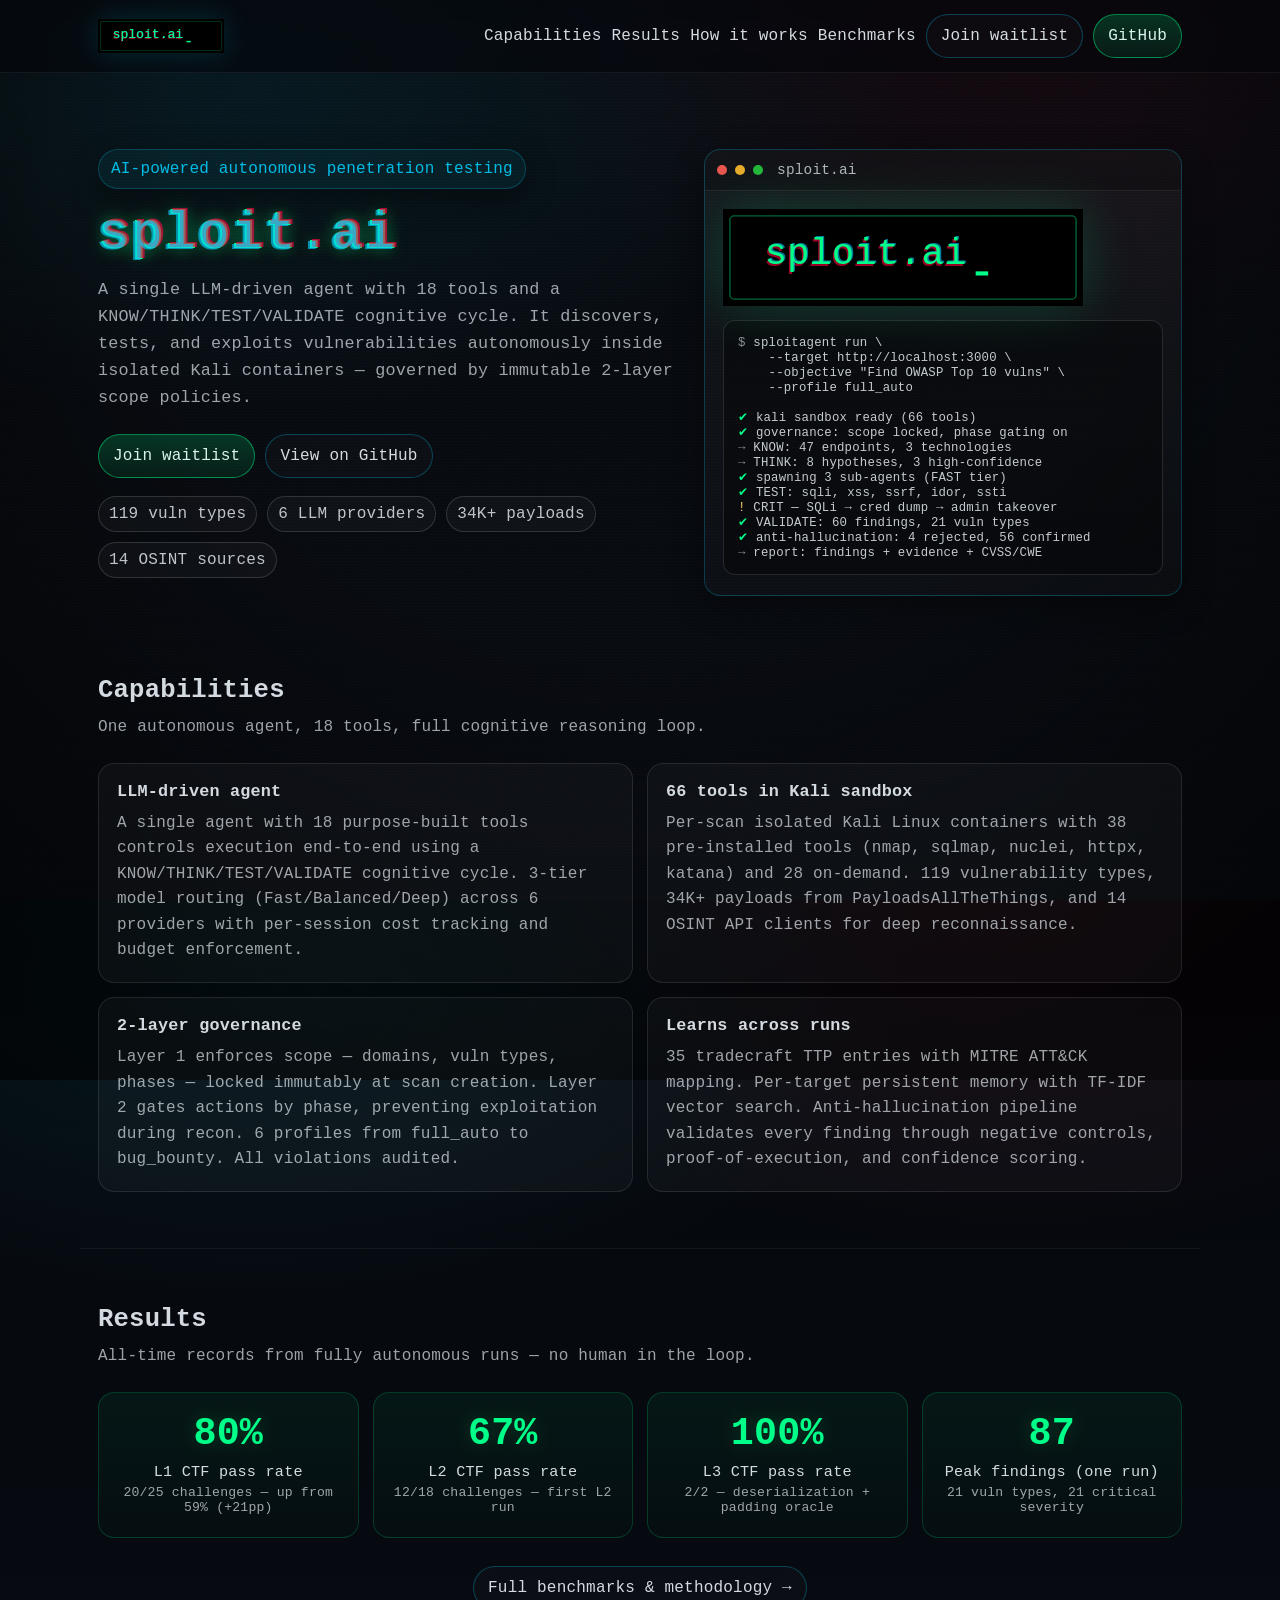
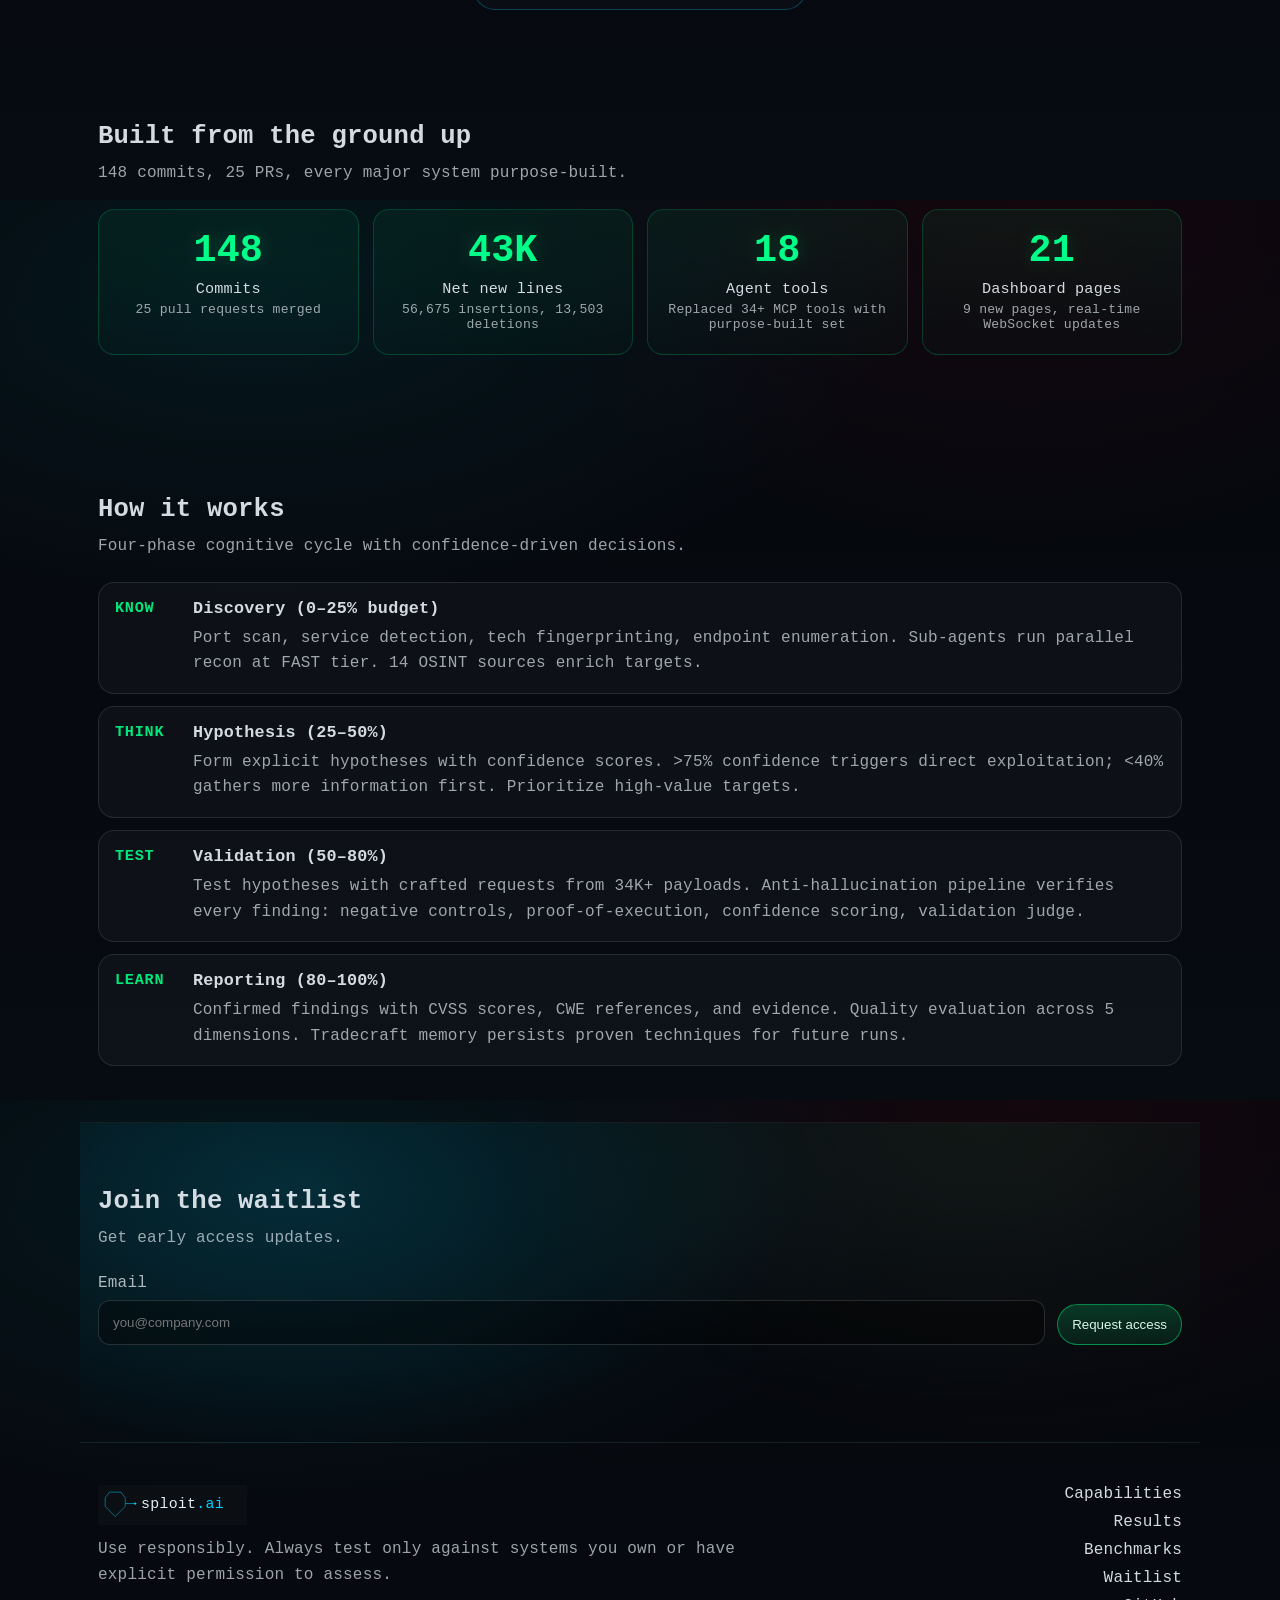
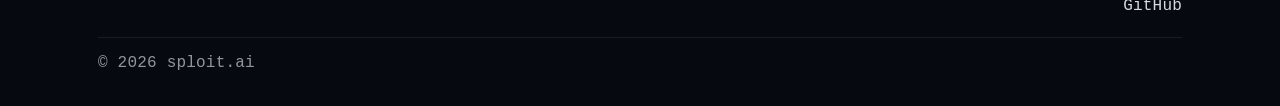
==== commit cc11c732: "Remove incorrect NeuroSploit fork reference Co-Authored-By: Claude Opus 4.6 (1M context) <noreply@an" ====
--- a/index.html
+++ b/index.html
@@ -219,7 +219,7 @@
       <section id="progress" class="section" aria-label="Progress">
         <div class="section__head">
           <h2>Built from the ground up</h2>
-          <p>Fork of NeuroSploit v3.0 — every major system rewritten or replaced.</p>
+          <p>148 commits, 25 PRs, every major system purpose-built.</p>
         </div>
 
         <div class="kpi-grid kpi-grid--4">
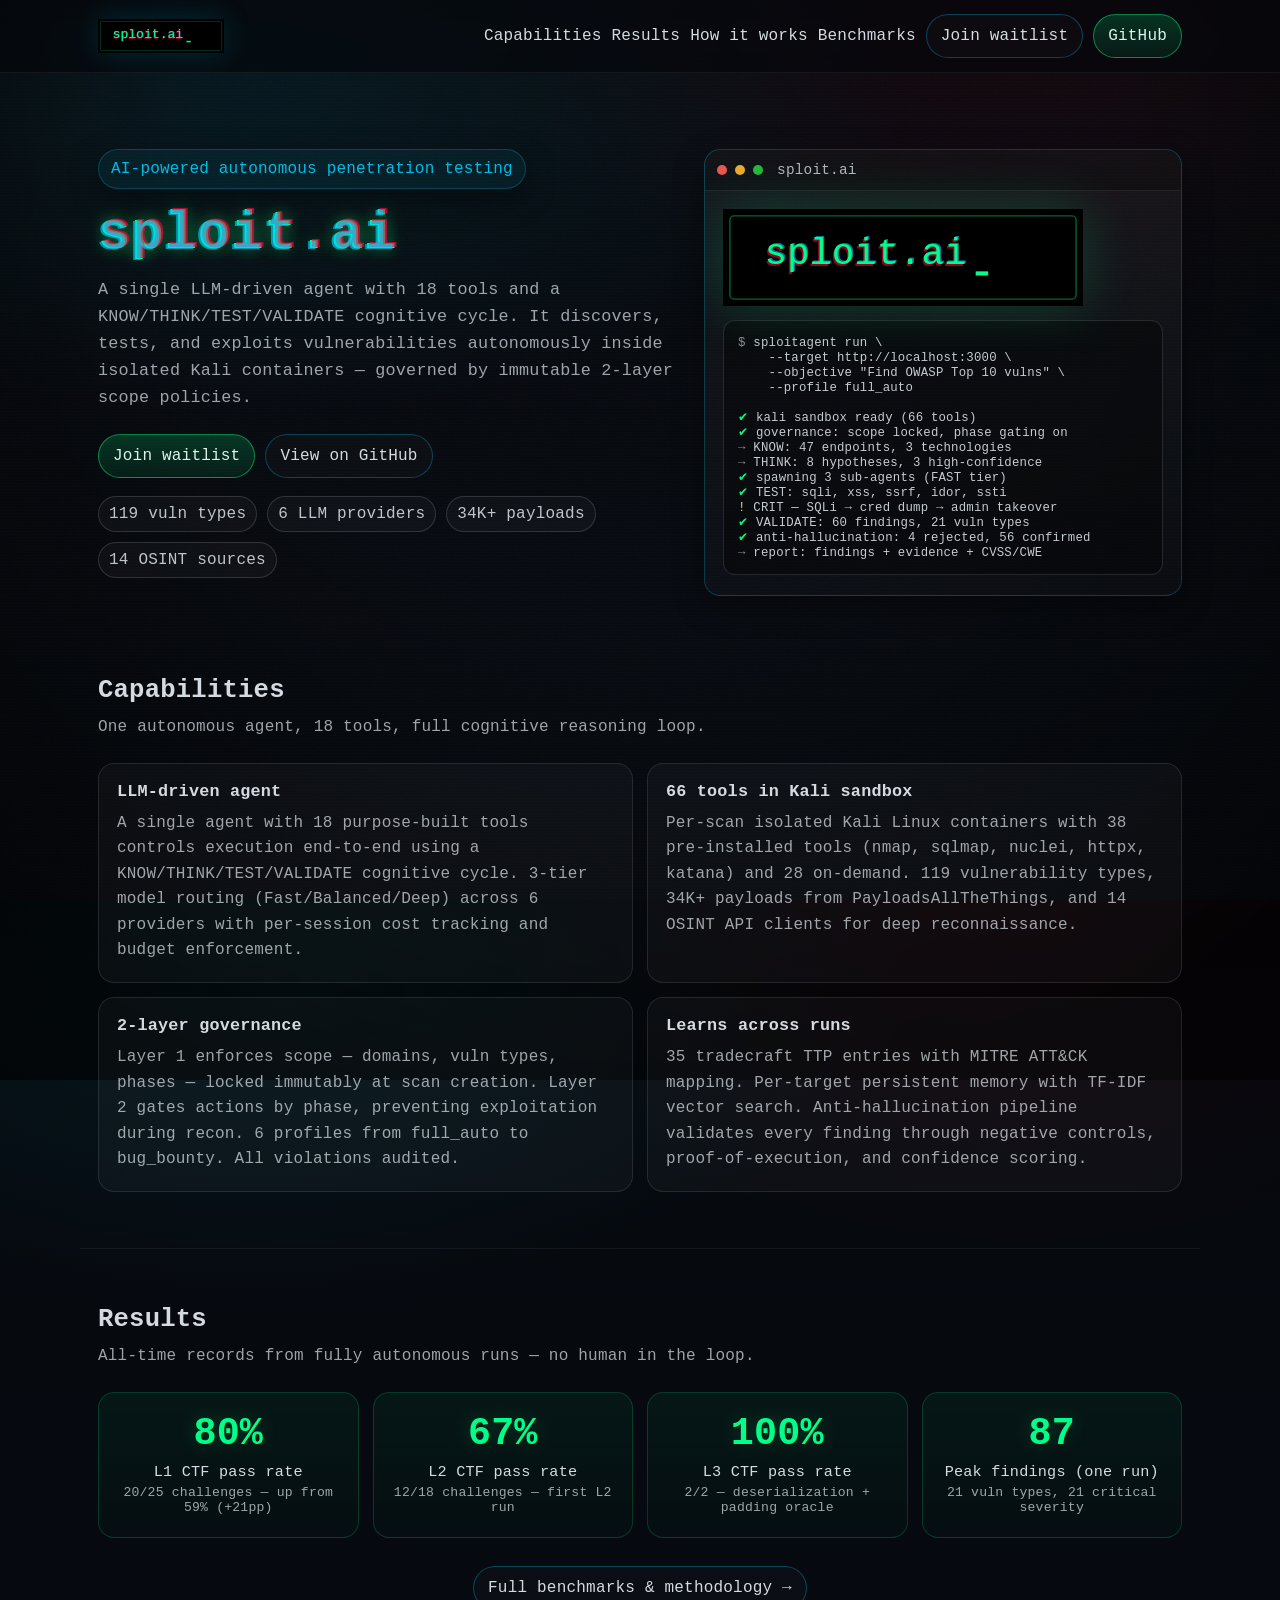
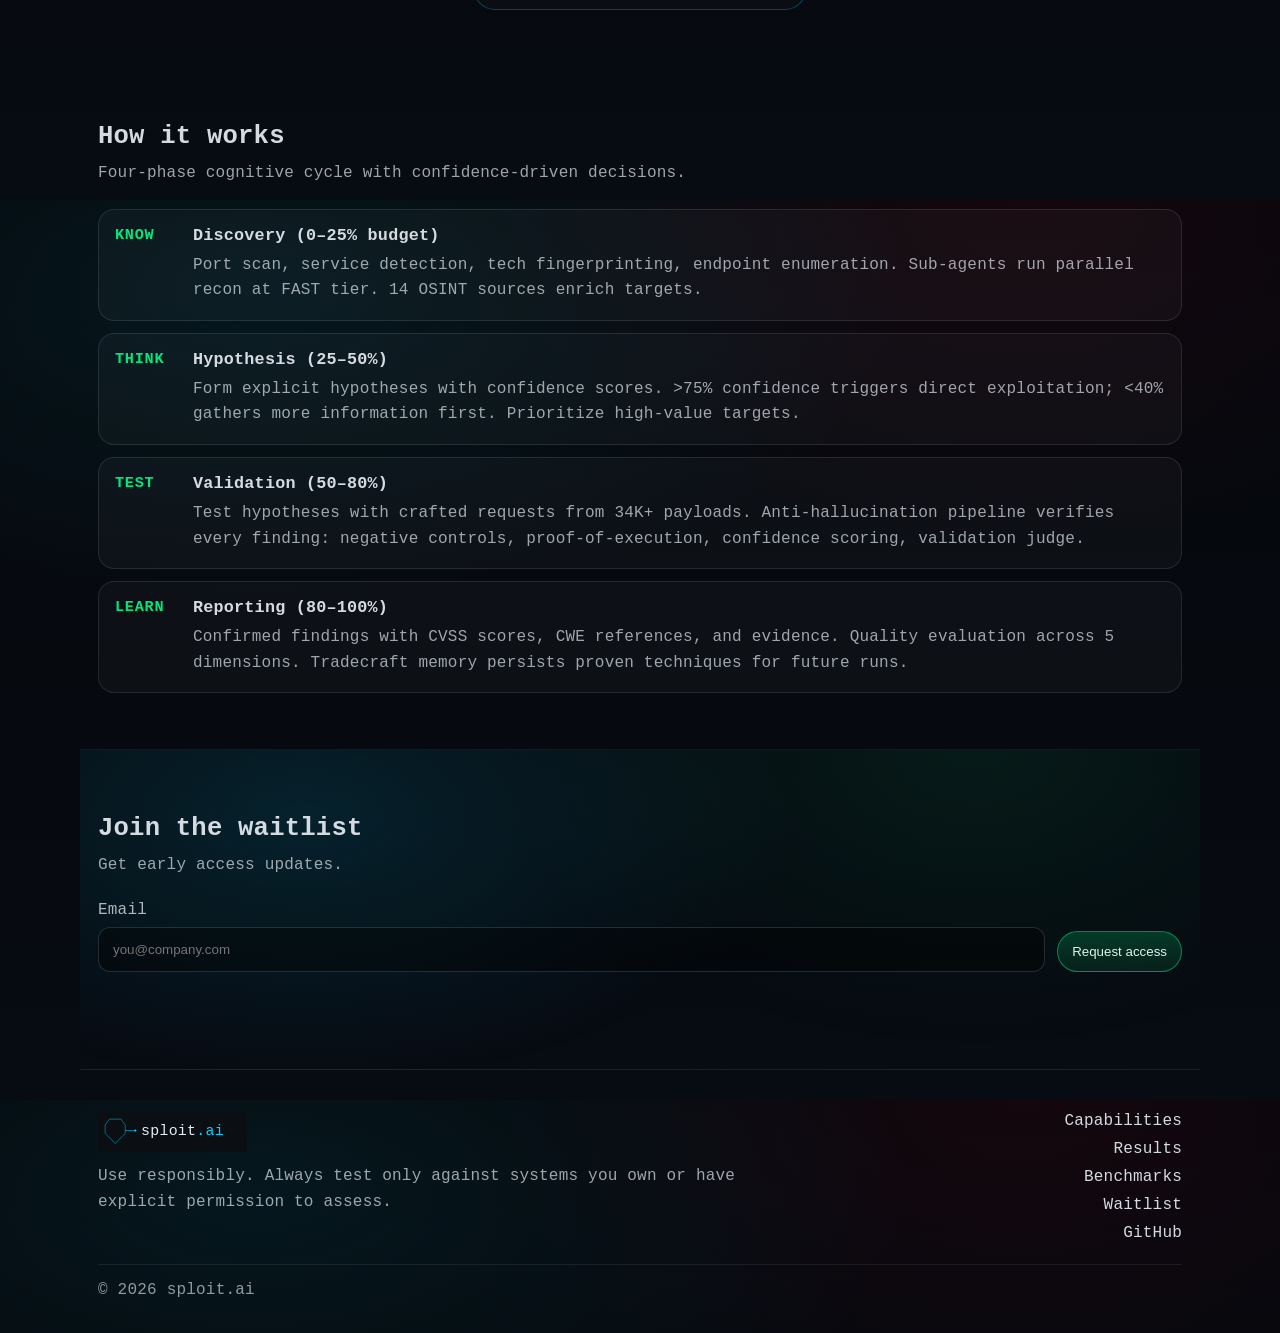
==== commit 8f90ad15: "Remove progress section, fix GitHub URLs Remove fork-relative "Built from the ground up" section. Re" ====
--- a/index.html
+++ b/index.html
@@ -58,7 +58,7 @@
           <a href="benchmarks.html">Benchmarks</a>
           <a href="#waitlist" class="btn btn--ghost">Join waitlist</a>
           <a
-            href="https://github.com/"
+            href="https://github.com/ryan5hanahan/SploitAgent/"
             target="_blank"
             rel="noreferrer"
             class="btn btn--primary"
@@ -87,7 +87,7 @@
               <a class="btn btn--primary" href="#waitlist">Join waitlist</a>
               <a
                 class="btn btn--ghost"
-                href="https://github.com/"
+                href="https://github.com/ryan5hanahan/SploitAgent/"
                 target="_blank"
                 rel="noreferrer"
                 >View on GitHub</a
@@ -214,36 +214,6 @@
         <p class="results-cta">
           <a href="benchmarks.html" class="btn btn--ghost">Full benchmarks &amp; methodology &rarr;</a>
         </p>
-      </section>
-
-      <section id="progress" class="section" aria-label="Progress">
-        <div class="section__head">
-          <h2>Built from the ground up</h2>
-          <p>148 commits, 25 PRs, every major system purpose-built.</p>
-        </div>
-
-        <div class="kpi-grid kpi-grid--4">
-          <div class="kpi">
-            <span class="kpi__value">148</span>
-            <span class="kpi__label">Commits</span>
-            <span class="kpi__detail">25 pull requests merged</span>
-          </div>
-          <div class="kpi">
-            <span class="kpi__value">43K</span>
-            <span class="kpi__label">Net new lines</span>
-            <span class="kpi__detail">56,675 insertions, 13,503 deletions</span>
-          </div>
-          <div class="kpi">
-            <span class="kpi__value">18</span>
-            <span class="kpi__label">Agent tools</span>
-            <span class="kpi__detail">Replaced 34+ MCP tools with purpose-built set</span>
-          </div>
-          <div class="kpi">
-            <span class="kpi__value">21</span>
-            <span class="kpi__label">Dashboard pages</span>
-            <span class="kpi__detail">9 new pages, real-time WebSocket updates</span>
-          </div>
-        </div>
       </section>
 
       <section id="how" class="section" aria-label="How it works">
@@ -333,7 +303,7 @@
           <a href="#results">Results</a>
           <a href="benchmarks.html">Benchmarks</a>
           <a href="#waitlist">Waitlist</a>
-          <a href="https://github.com/" target="_blank" rel="noreferrer"
+          <a href="https://github.com/ryan5hanahan/SploitAgent/" target="_blank" rel="noreferrer"
             >GitHub</a
           >
         </div>
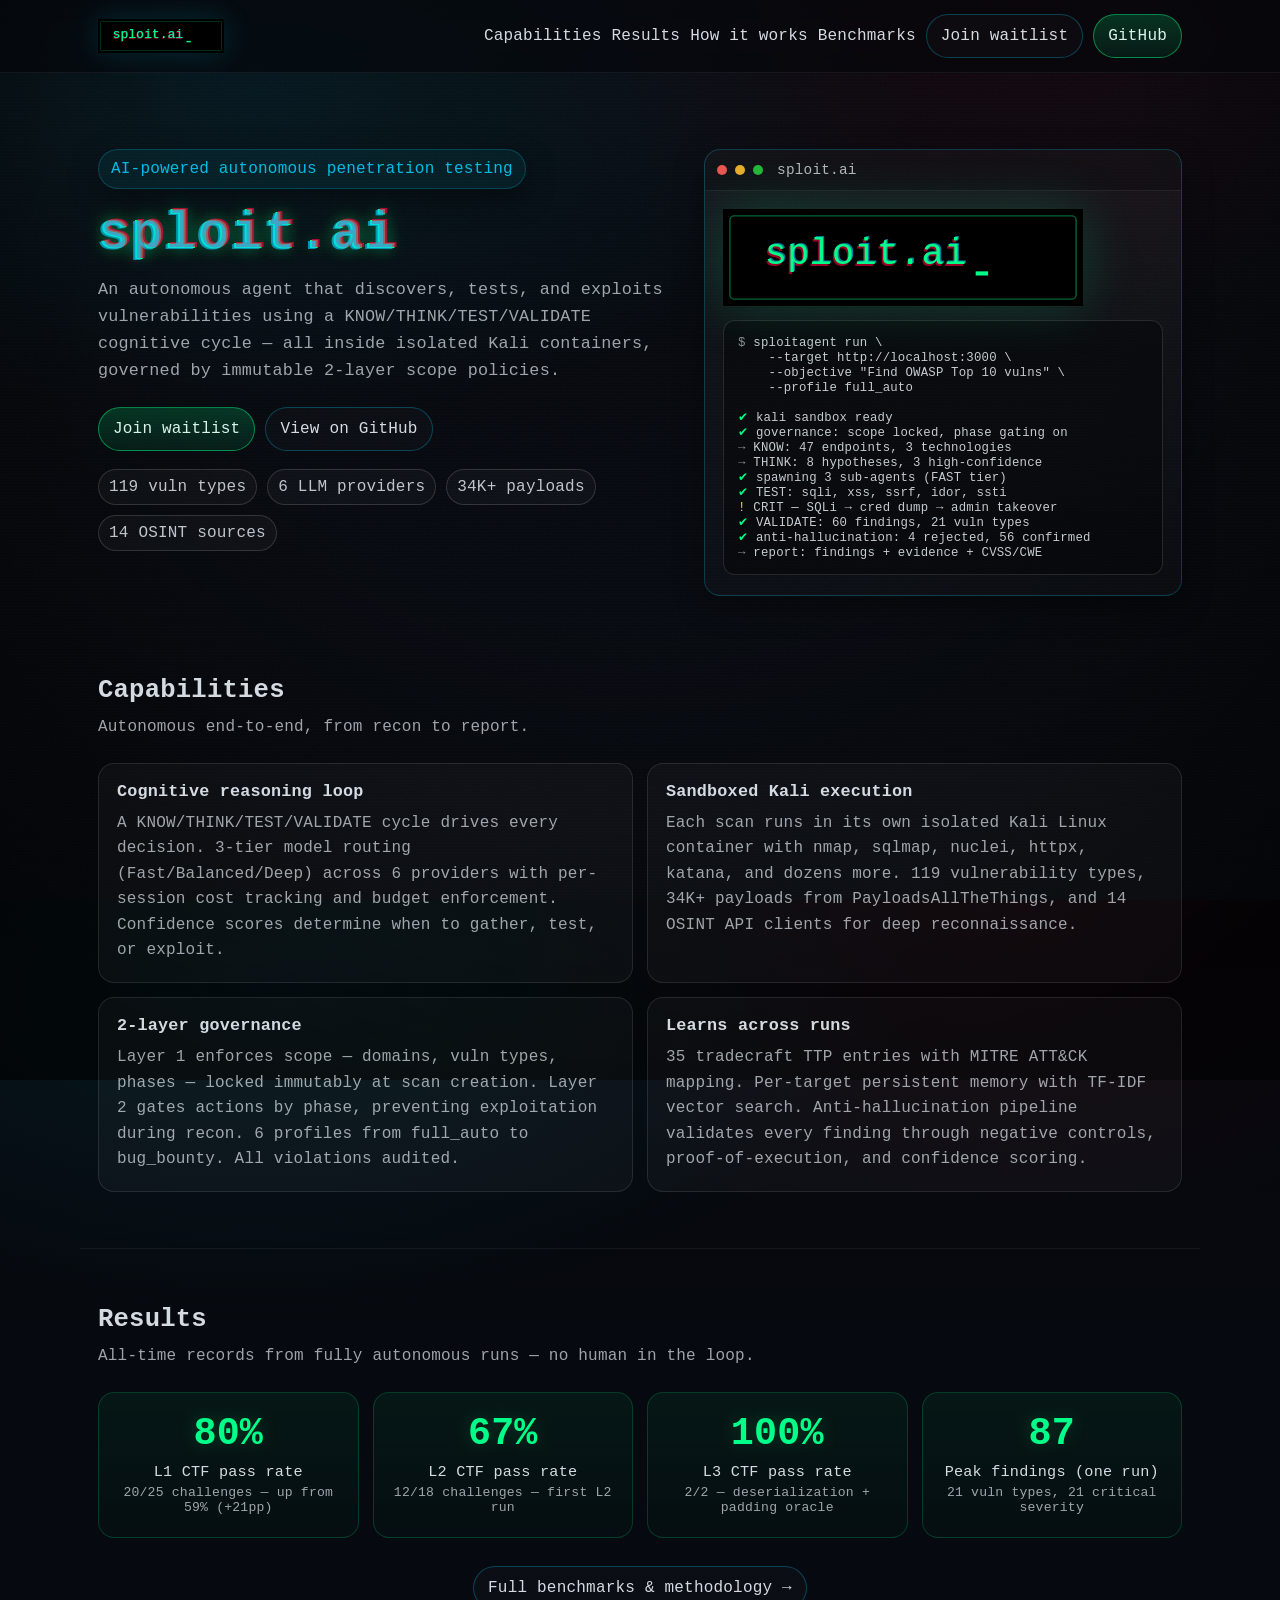
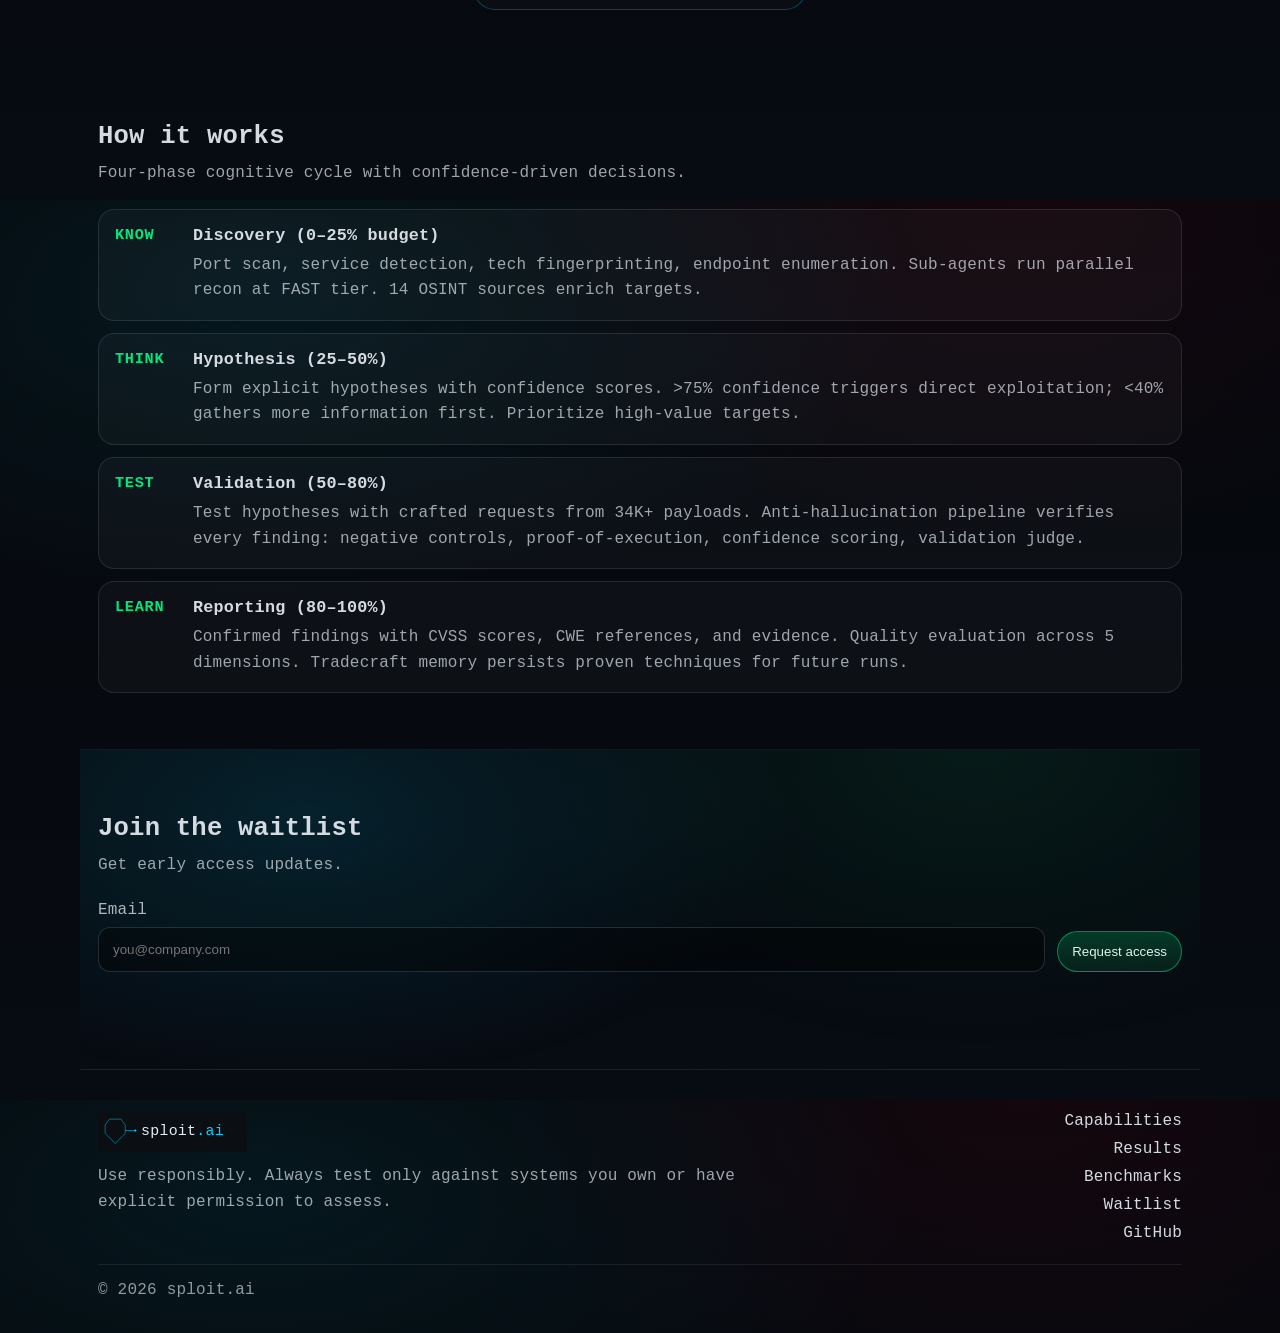
==== commit 82c53023: "Fix competing tool counts in capabilities section Remove "18 tools" vs "66 tools" confusion. Rewrite" ====
--- a/index.html
+++ b/index.html
@@ -7,7 +7,7 @@
     <title>sploit.ai — autonomous penetration testing</title>
     <meta
       name="description"
-      content="sploit.ai — AI-powered autonomous pentesting platform. 18 agent tools, 119 vuln types, 34K+ payloads, 14 OSINT sources. 80% L1, 67% L2, 100% L3 CTF pass rate. Sandboxed Kali, 2-layer governance."
+      content="sploit.ai — AI-powered autonomous pentesting platform. 119 vuln types, 34K+ payloads, 14 OSINT sources. 80% L1, 67% L2, 100% L3 CTF pass rate. Sandboxed Kali, 2-layer governance."
     />
 
     <!-- Open Graph -->
@@ -77,10 +77,10 @@
               <span class="glitch" data-text="sploit.ai">sploit.ai</span>
             </h1>
             <p class="hero__subtitle">
-              A single LLM-driven agent with 18 tools and a
-              KNOW/THINK/TEST/VALIDATE cognitive cycle. It discovers, tests,
-              and exploits vulnerabilities autonomously inside isolated
-              Kali containers — governed by immutable 2-layer scope policies.
+              An autonomous agent that discovers, tests, and exploits
+              vulnerabilities using a KNOW/THINK/TEST/VALIDATE cognitive
+              cycle — all inside isolated Kali containers, governed by
+              immutable 2-layer scope policies.
             </p>
 
             <div class="hero__cta">
@@ -119,7 +119,7 @@
     --objective "Find OWASP Top 10 vulns" \
     --profile full_auto
 
-<span class="ok">&#10004;</span> kali sandbox ready (66 tools)
+<span class="ok">&#10004;</span> kali sandbox ready
 <span class="ok">&#10004;</span> governance: scope locked, phase gating on
 <span class="muted">&#8594;</span> KNOW: 47 endpoints, 3 technologies
 <span class="muted">&#8594;</span> THINK: 8 hypotheses, 3 high-confidence
@@ -139,24 +139,24 @@
       <section id="features" class="section" aria-label="Features">
         <div class="section__head">
           <h2>Capabilities</h2>
-          <p>One autonomous agent, 18 tools, full cognitive reasoning loop.</p>
+          <p>Autonomous end-to-end, from recon to report.</p>
         </div>
 
         <div class="cards">
           <article class="card">
-            <h3>LLM-driven agent</h3>
+            <h3>Cognitive reasoning loop</h3>
             <p>
-              A single agent with 18 purpose-built tools controls execution
-              end-to-end using a KNOW/THINK/TEST/VALIDATE cognitive cycle.
+              A KNOW/THINK/TEST/VALIDATE cycle drives every decision.
               3-tier model routing (Fast/Balanced/Deep) across 6 providers
               with per-session cost tracking and budget enforcement.
+              Confidence scores determine when to gather, test, or exploit.
             </p>
           </article>
           <article class="card">
-            <h3>66 tools in Kali sandbox</h3>
+            <h3>Sandboxed Kali execution</h3>
             <p>
-              Per-scan isolated Kali Linux containers with 38 pre-installed
-              tools (nmap, sqlmap, nuclei, httpx, katana) and 28 on-demand.
+              Each scan runs in its own isolated Kali Linux container
+              with nmap, sqlmap, nuclei, httpx, katana, and dozens more.
               119 vulnerability types, 34K+ payloads from PayloadsAllTheThings,
               and 14 OSINT API clients for deep reconnaissance.
             </p>
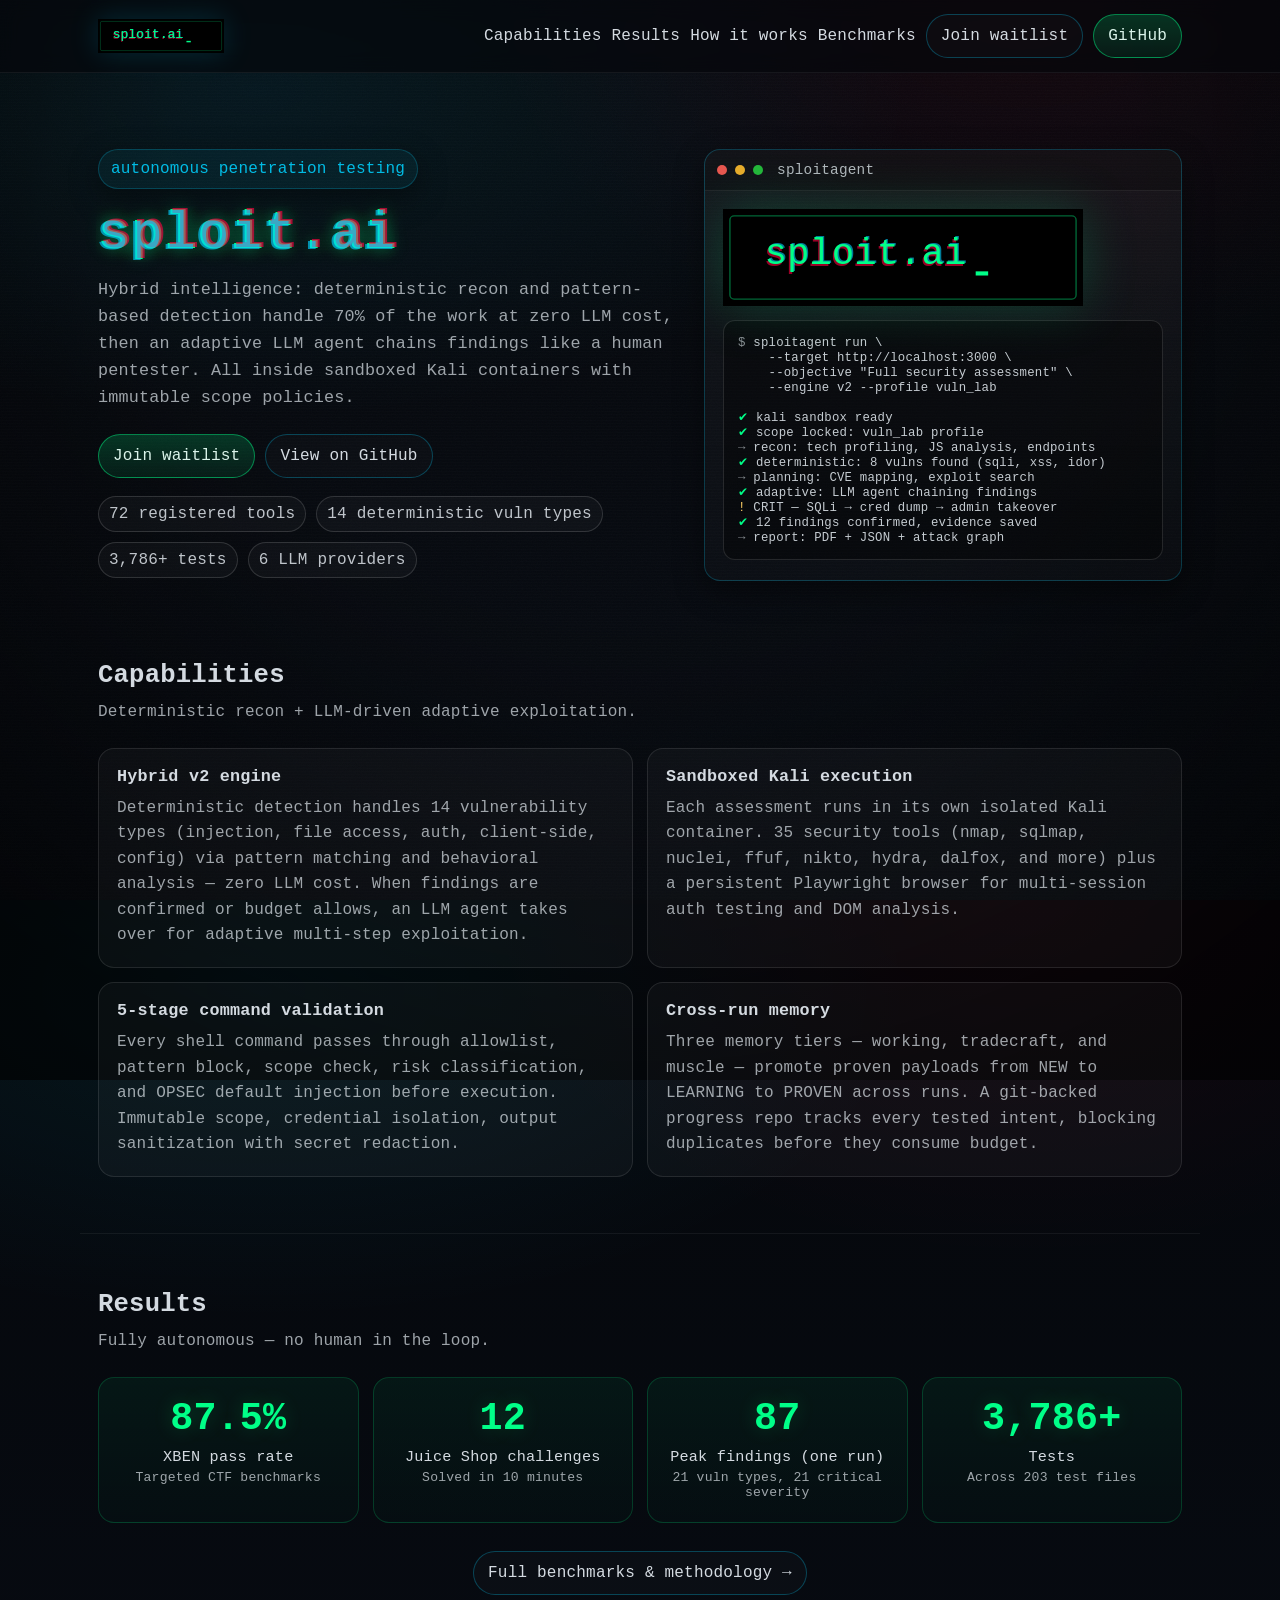
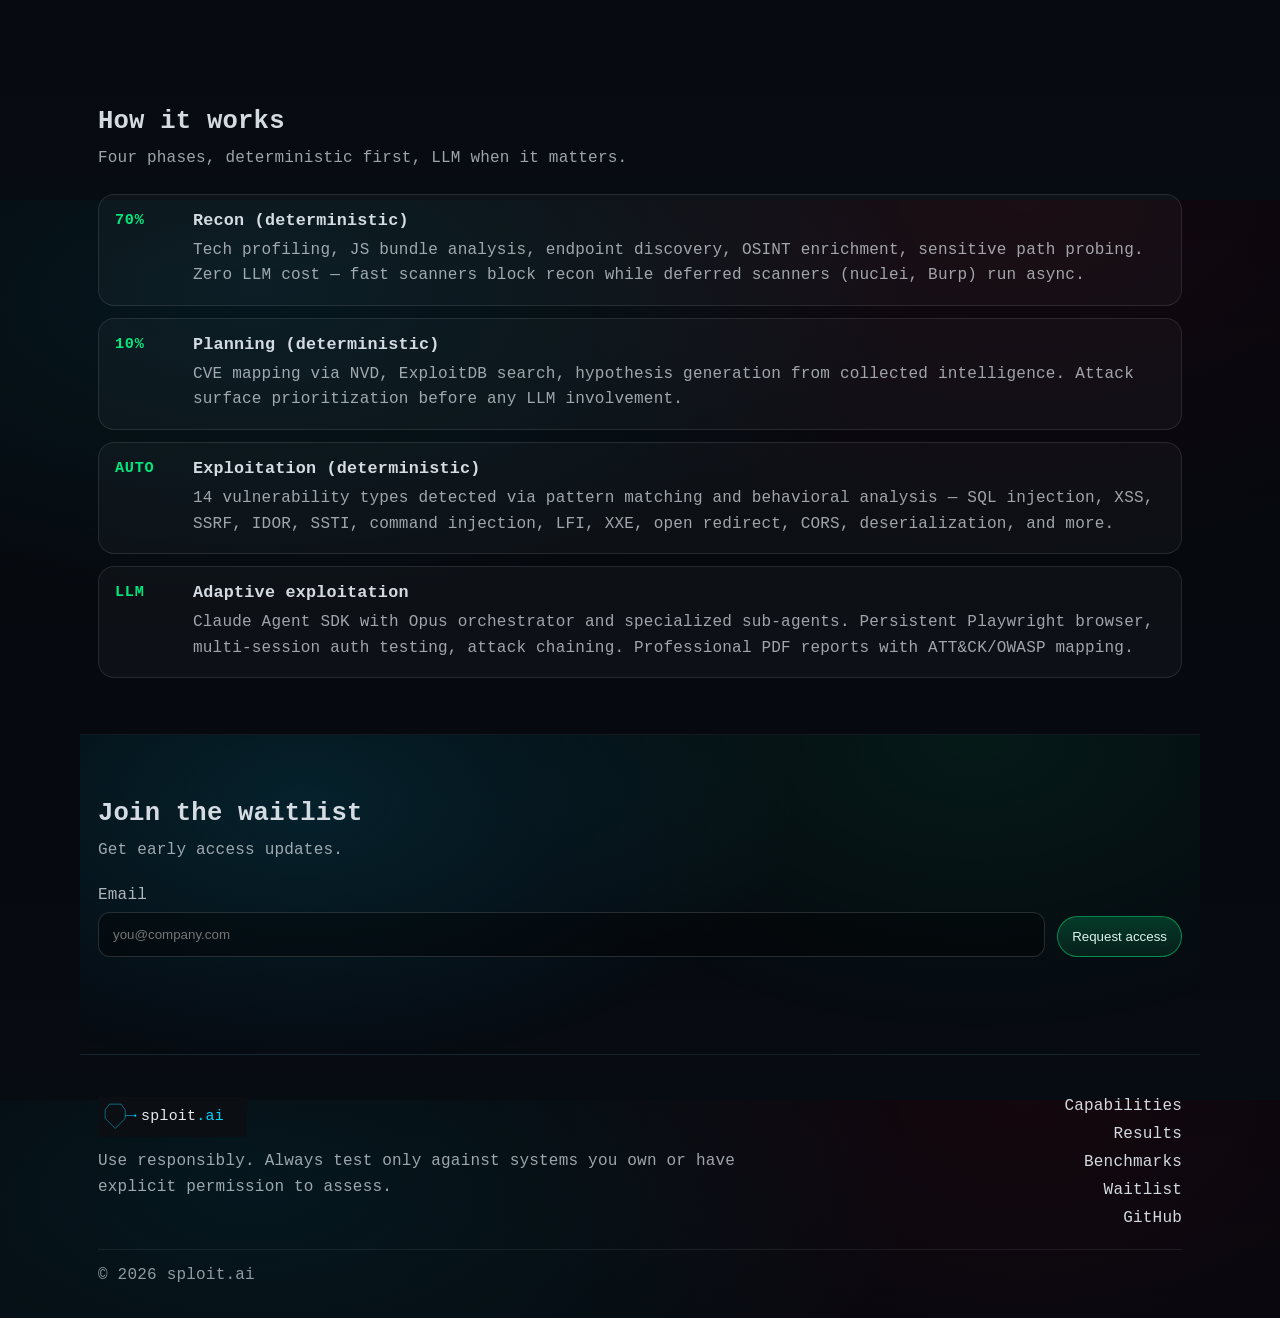
==== commit 5579791d: "Rewrite site for v2 hybrid engine from develop branch README Major content rewrite to match the deve" ====
--- a/index.html
+++ b/index.html
@@ -7,14 +7,14 @@
     <title>sploit.ai — autonomous penetration testing</title>
     <meta
       name="description"
-      content="sploit.ai — AI-powered autonomous pentesting platform. 119 vuln types, 34K+ payloads, 14 OSINT sources. 80% L1, 67% L2, 100% L3 CTF pass rate. Sandboxed Kali, 2-layer governance."
+      content="sploit.ai — autonomous pentesting with hybrid intelligence. Deterministic recon + LLM-driven exploitation. 87.5% XBEN pass rate. Sandboxed Kali, 5-stage command validation, 3786+ tests."
     />
 
     <!-- Open Graph -->
     <meta property="og:title" content="sploit.ai" />
     <meta
       property="og:description"
-      content="AI-powered autonomous pentesting. 119 vuln types, 34K+ payloads, 14 OSINT sources. 80% L1, 67% L2, 100% L3 CTF pass rate. Sandboxed Kali, 2-layer governance."
+      content="Autonomous pentesting with hybrid intelligence. Deterministic recon + LLM-driven exploitation. 87.5% XBEN pass rate. Sandboxed Kali, immutable scope."
     />
     <meta property="og:type" content="website" />
     <meta property="og:image" content="assets/sploitai_glitch.svg" />
@@ -24,7 +24,7 @@
     <meta name="twitter:title" content="sploit.ai" />
     <meta
       name="twitter:description"
-      content="AI-powered autonomous pentesting. 119 vuln types, 34K+ payloads, 14 OSINT sources. 80% L1, 67% L2, 100% L3 CTF pass rate."
+      content="Autonomous pentesting with hybrid intelligence. Deterministic recon + LLM-driven exploitation. 87.5% XBEN pass rate."
     />
     <meta name="twitter:image" content="assets/sploitai_glitch.svg" />
 
@@ -72,15 +72,15 @@
       <section id="top" class="hero" aria-label="Hero">
         <div class="hero__grid">
           <div class="hero__copy">
-            <p class="eyebrow">AI-powered autonomous penetration testing</p>
+            <p class="eyebrow">autonomous penetration testing</p>
             <h1 class="hero__title">
               <span class="glitch" data-text="sploit.ai">sploit.ai</span>
             </h1>
             <p class="hero__subtitle">
-              An autonomous agent that discovers, tests, and exploits
-              vulnerabilities using a KNOW/THINK/TEST/VALIDATE cognitive
-              cycle — all inside isolated Kali containers, governed by
-              immutable 2-layer scope policies.
+              Hybrid intelligence: deterministic recon and pattern-based
+              detection handle 70% of the work at zero LLM cost, then an
+              adaptive LLM agent chains findings like a human pentester.
+              All inside sandboxed Kali containers with immutable scope policies.
             </p>
 
             <div class="hero__cta">
@@ -95,10 +95,10 @@
             </div>
 
             <div class="hero__badges" aria-label="Highlights">
-              <span class="badge">119 vuln types</span>
+              <span class="badge">72 registered tools</span>
+              <span class="badge">14 deterministic vuln types</span>
+              <span class="badge">3,786+ tests</span>
               <span class="badge">6 LLM providers</span>
-              <span class="badge">34K+ payloads</span>
-              <span class="badge">14 OSINT sources</span>
             </div>
           </div>
 
@@ -108,7 +108,7 @@
                 <span class="dot dot--r"></span>
                 <span class="dot dot--y"></span>
                 <span class="dot dot--g"></span>
-                <span class="terminal__title">sploit.ai</span>
+                <span class="terminal__title">sploitagent</span>
               </div>
               <div class="terminal__body">
                 <div class="terminal__logo">
@@ -116,19 +116,18 @@
                 </div>
                 <pre class="terminal__code"><code><span class="muted">$</span> sploitagent run \
     --target http://localhost:3000 \
-    --objective "Find OWASP Top 10 vulns" \
-    --profile full_auto
+    --objective "Full security assessment" \
+    --engine v2 --profile vuln_lab
 
 <span class="ok">&#10004;</span> kali sandbox ready
-<span class="ok">&#10004;</span> governance: scope locked, phase gating on
-<span class="muted">&#8594;</span> KNOW: 47 endpoints, 3 technologies
-<span class="muted">&#8594;</span> THINK: 8 hypotheses, 3 high-confidence
-<span class="ok">&#10004;</span> spawning 3 sub-agents (FAST tier)
-<span class="ok">&#10004;</span> TEST: sqli, xss, ssrf, idor, ssti
+<span class="ok">&#10004;</span> scope locked: vuln_lab profile
+<span class="muted">&#8594;</span> recon: tech profiling, JS analysis, endpoints
+<span class="ok">&#10004;</span> deterministic: 8 vulns found (sqli, xss, idor)
+<span class="muted">&#8594;</span> planning: CVE mapping, exploit search
+<span class="ok">&#10004;</span> adaptive: LLM agent chaining findings
 <span class="warn">!</span> CRIT — SQLi &#8594; cred dump &#8594; admin takeover
-<span class="ok">&#10004;</span> VALIDATE: 60 findings, 21 vuln types
-<span class="ok">&#10004;</span> anti-hallucination: 4 rejected, 56 confirmed
-<span class="muted">&#8594;</span> report: findings + evidence + CVSS/CWE
+<span class="ok">&#10004;</span> 12 findings confirmed, evidence saved
+<span class="muted">&#8594;</span> report: PDF + JSON + attack graph
 </code></pre>
               </div>
             </div>
@@ -139,44 +138,45 @@
       <section id="features" class="section" aria-label="Features">
         <div class="section__head">
           <h2>Capabilities</h2>
-          <p>Autonomous end-to-end, from recon to report.</p>
+          <p>Deterministic recon + LLM-driven adaptive exploitation.</p>
         </div>
 
         <div class="cards">
           <article class="card">
-            <h3>Cognitive reasoning loop</h3>
+            <h3>Hybrid v2 engine</h3>
             <p>
-              A KNOW/THINK/TEST/VALIDATE cycle drives every decision.
-              3-tier model routing (Fast/Balanced/Deep) across 6 providers
-              with per-session cost tracking and budget enforcement.
-              Confidence scores determine when to gather, test, or exploit.
+              Deterministic detection handles 14 vulnerability types
+              (injection, file access, auth, client-side, config) via
+              pattern matching and behavioral analysis — zero LLM cost.
+              When findings are confirmed or budget allows, an LLM agent
+              takes over for adaptive multi-step exploitation.
             </p>
           </article>
           <article class="card">
             <h3>Sandboxed Kali execution</h3>
             <p>
-              Each scan runs in its own isolated Kali Linux container
-              with nmap, sqlmap, nuclei, httpx, katana, and dozens more.
-              119 vulnerability types, 34K+ payloads from PayloadsAllTheThings,
-              and 14 OSINT API clients for deep reconnaissance.
+              Each assessment runs in its own isolated Kali container.
+              35 security tools (nmap, sqlmap, nuclei, ffuf, nikto, hydra,
+              dalfox, and more) plus a persistent Playwright browser for
+              multi-session auth testing and DOM analysis.
             </p>
           </article>
           <article class="card">
-            <h3>2-layer governance</h3>
+            <h3>5-stage command validation</h3>
             <p>
-              Layer 1 enforces scope — domains, vuln types, phases — locked
-              immutably at scan creation. Layer 2 gates actions by phase,
-              preventing exploitation during recon. 6 profiles from
-              full_auto to bug_bounty. All violations audited.
+              Every shell command passes through allowlist, pattern block,
+              scope check, risk classification, and OPSEC default injection
+              before execution. Immutable scope, credential isolation,
+              output sanitization with secret redaction.
             </p>
           </article>
           <article class="card">
-            <h3>Learns across runs</h3>
+            <h3>Cross-run memory</h3>
             <p>
-              35 tradecraft TTP entries with MITRE ATT&CK mapping.
-              Per-target persistent memory with TF-IDF vector search.
-              Anti-hallucination pipeline validates every finding through
-              negative controls, proof-of-execution, and confidence scoring.
+              Three memory tiers — working, tradecraft, and muscle —
+              promote proven payloads from NEW to LEARNING to PROVEN
+              across runs. A git-backed progress repo tracks every tested
+              intent, blocking duplicates before they consume budget.
             </p>
           </article>
         </div>
@@ -185,30 +185,30 @@
       <section id="results" class="section section--results" aria-label="Results">
         <div class="section__head">
           <h2>Results</h2>
-          <p>All-time records from fully autonomous runs — no human in the loop.</p>
+          <p>Fully autonomous — no human in the loop.</p>
         </div>
 
         <div class="kpi-grid kpi-grid--4">
           <div class="kpi">
-            <span class="kpi__value">80%</span>
-            <span class="kpi__label">L1 CTF pass rate</span>
-            <span class="kpi__detail">20/25 challenges — up from 59% (+21pp)</span>
+            <span class="kpi__value">87.5%</span>
+            <span class="kpi__label">XBEN pass rate</span>
+            <span class="kpi__detail">Targeted CTF benchmarks</span>
           </div>
           <div class="kpi">
-            <span class="kpi__value">67%</span>
-            <span class="kpi__label">L2 CTF pass rate</span>
-            <span class="kpi__detail">12/18 challenges — first L2 run</span>
-          </div>
-          <div class="kpi">
-            <span class="kpi__value">100%</span>
-            <span class="kpi__label">L3 CTF pass rate</span>
-            <span class="kpi__detail">2/2 — deserialization + padding oracle</span>
+            <span class="kpi__value">12</span>
+            <span class="kpi__label">Juice Shop challenges</span>
+            <span class="kpi__detail">Solved in 10 minutes</span>
           </div>
           <div class="kpi">
             <span class="kpi__value">87</span>
             <span class="kpi__label">Peak findings (one run)</span>
             <span class="kpi__detail">21 vuln types, 21 critical severity</span>
           </div>
+          <div class="kpi">
+            <span class="kpi__value">3,786+</span>
+            <span class="kpi__label">Tests</span>
+            <span class="kpi__detail">Across 203 test files</span>
+          </div>
         </div>
 
         <p class="results-cta">
@@ -219,36 +219,36 @@
       <section id="how" class="section" aria-label="How it works">
         <div class="section__head">
           <h2>How it works</h2>
-          <p>Four-phase cognitive cycle with confidence-driven decisions.</p>
+          <p>Four phases, deterministic first, LLM when it matters.</p>
         </div>
 
         <ol class="steps">
           <li class="step">
-            <span class="step__num">KNOW</span>
+            <span class="step__num">70%</span>
             <div class="step__body">
-              <h3>Discovery (0–25% budget)</h3>
-              <p>Port scan, service detection, tech fingerprinting, endpoint enumeration. Sub-agents run parallel recon at FAST tier. 14 OSINT sources enrich targets.</p>
+              <h3>Recon (deterministic)</h3>
+              <p>Tech profiling, JS bundle analysis, endpoint discovery, OSINT enrichment, sensitive path probing. Zero LLM cost — fast scanners block recon while deferred scanners (nuclei, Burp) run async.</p>
             </div>
           </li>
           <li class="step">
-            <span class="step__num">THINK</span>
+            <span class="step__num">10%</span>
             <div class="step__body">
-              <h3>Hypothesis (25–50%)</h3>
-              <p>Form explicit hypotheses with confidence scores. >75% confidence triggers direct exploitation; &lt;40% gathers more information first. Prioritize high-value targets.</p>
+              <h3>Planning (deterministic)</h3>
+              <p>CVE mapping via NVD, ExploitDB search, hypothesis generation from collected intelligence. Attack surface prioritization before any LLM involvement.</p>
             </div>
           </li>
           <li class="step">
-            <span class="step__num">TEST</span>
+            <span class="step__num">AUTO</span>
             <div class="step__body">
-              <h3>Validation (50–80%)</h3>
-              <p>Test hypotheses with crafted requests from 34K+ payloads. Anti-hallucination pipeline verifies every finding: negative controls, proof-of-execution, confidence scoring, validation judge.</p>
+              <h3>Exploitation (deterministic)</h3>
+              <p>14 vulnerability types detected via pattern matching and behavioral analysis — SQL injection, XSS, SSRF, IDOR, SSTI, command injection, LFI, XXE, open redirect, CORS, deserialization, and more.</p>
             </div>
           </li>
           <li class="step">
-            <span class="step__num">LEARN</span>
+            <span class="step__num">LLM</span>
             <div class="step__body">
-              <h3>Reporting (80–100%)</h3>
-              <p>Confirmed findings with CVSS scores, CWE references, and evidence. Quality evaluation across 5 dimensions. Tradecraft memory persists proven techniques for future runs.</p>
+              <h3>Adaptive exploitation</h3>
+              <p>Claude Agent SDK with Opus orchestrator and specialized sub-agents. Persistent Playwright browser, multi-session auth testing, attack chaining. Professional PDF reports with ATT&CK/OWASP mapping.</p>
             </div>
           </li>
         </ol>
